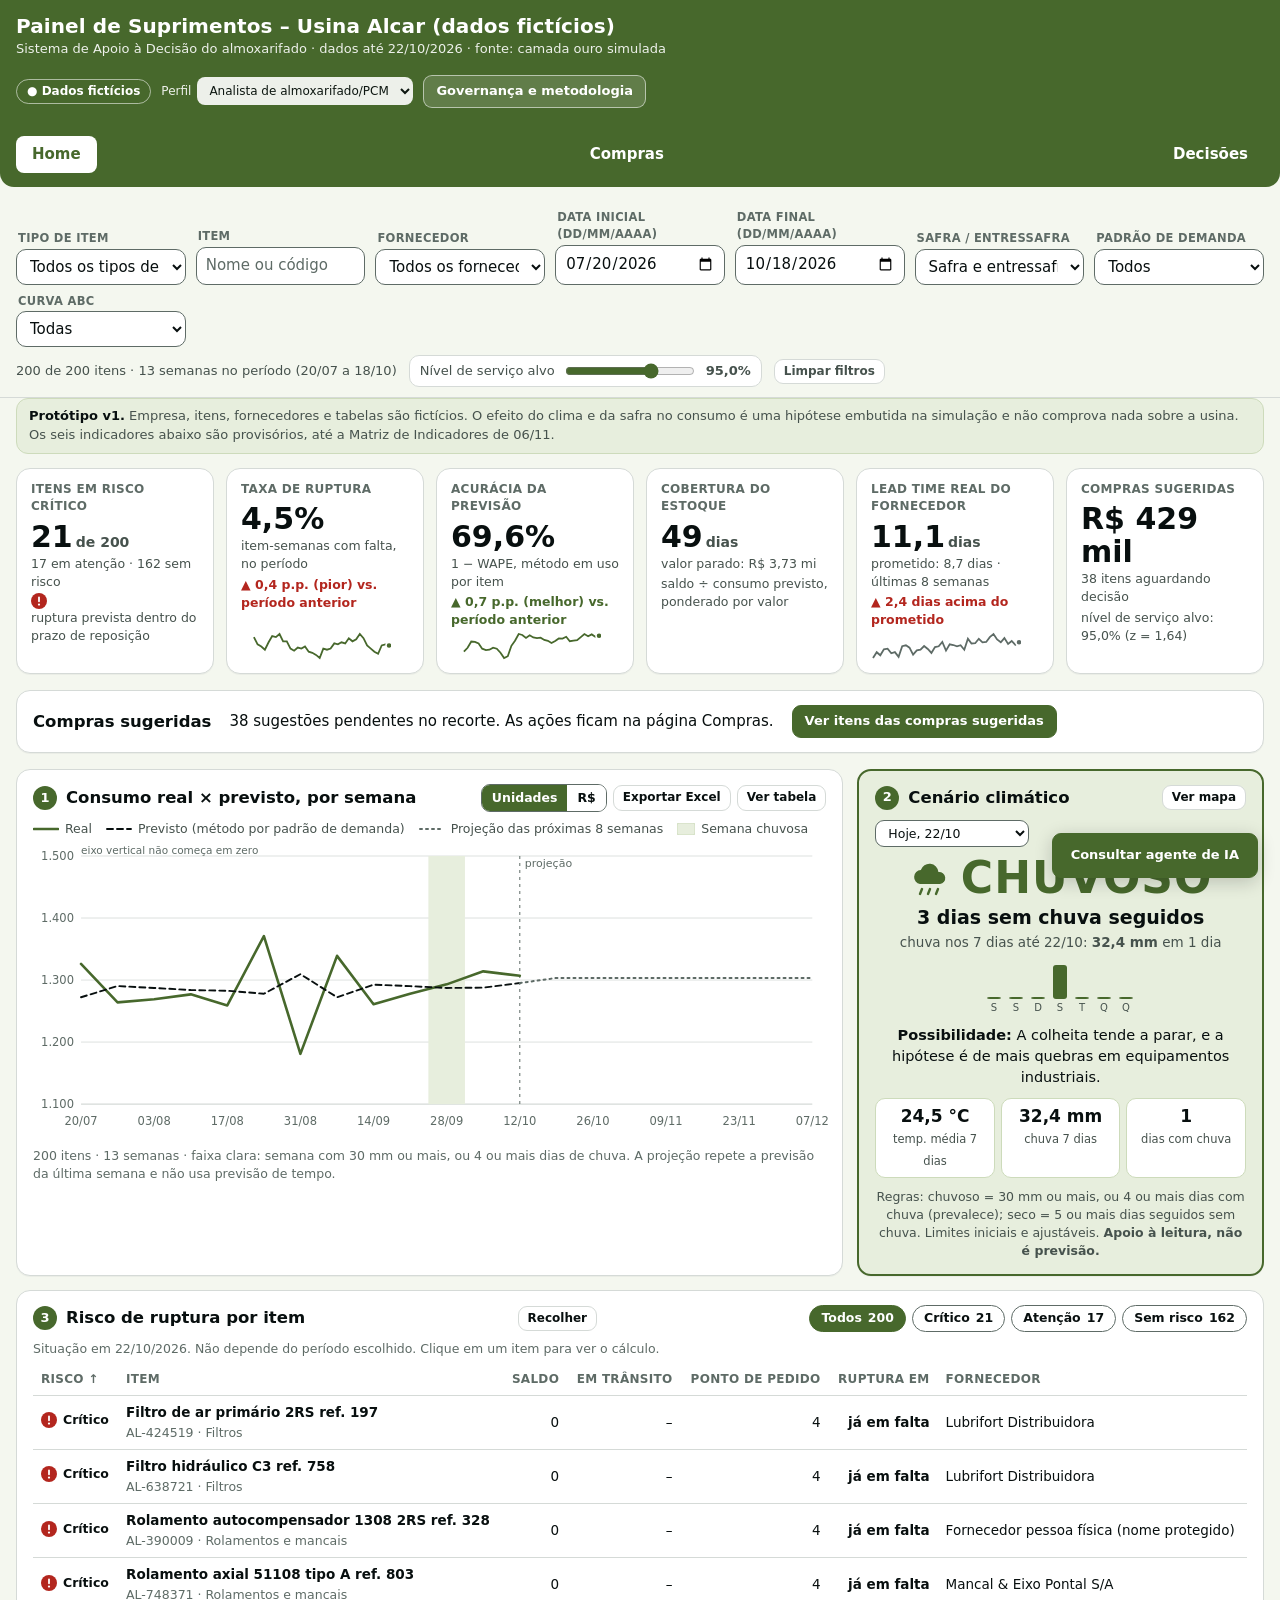
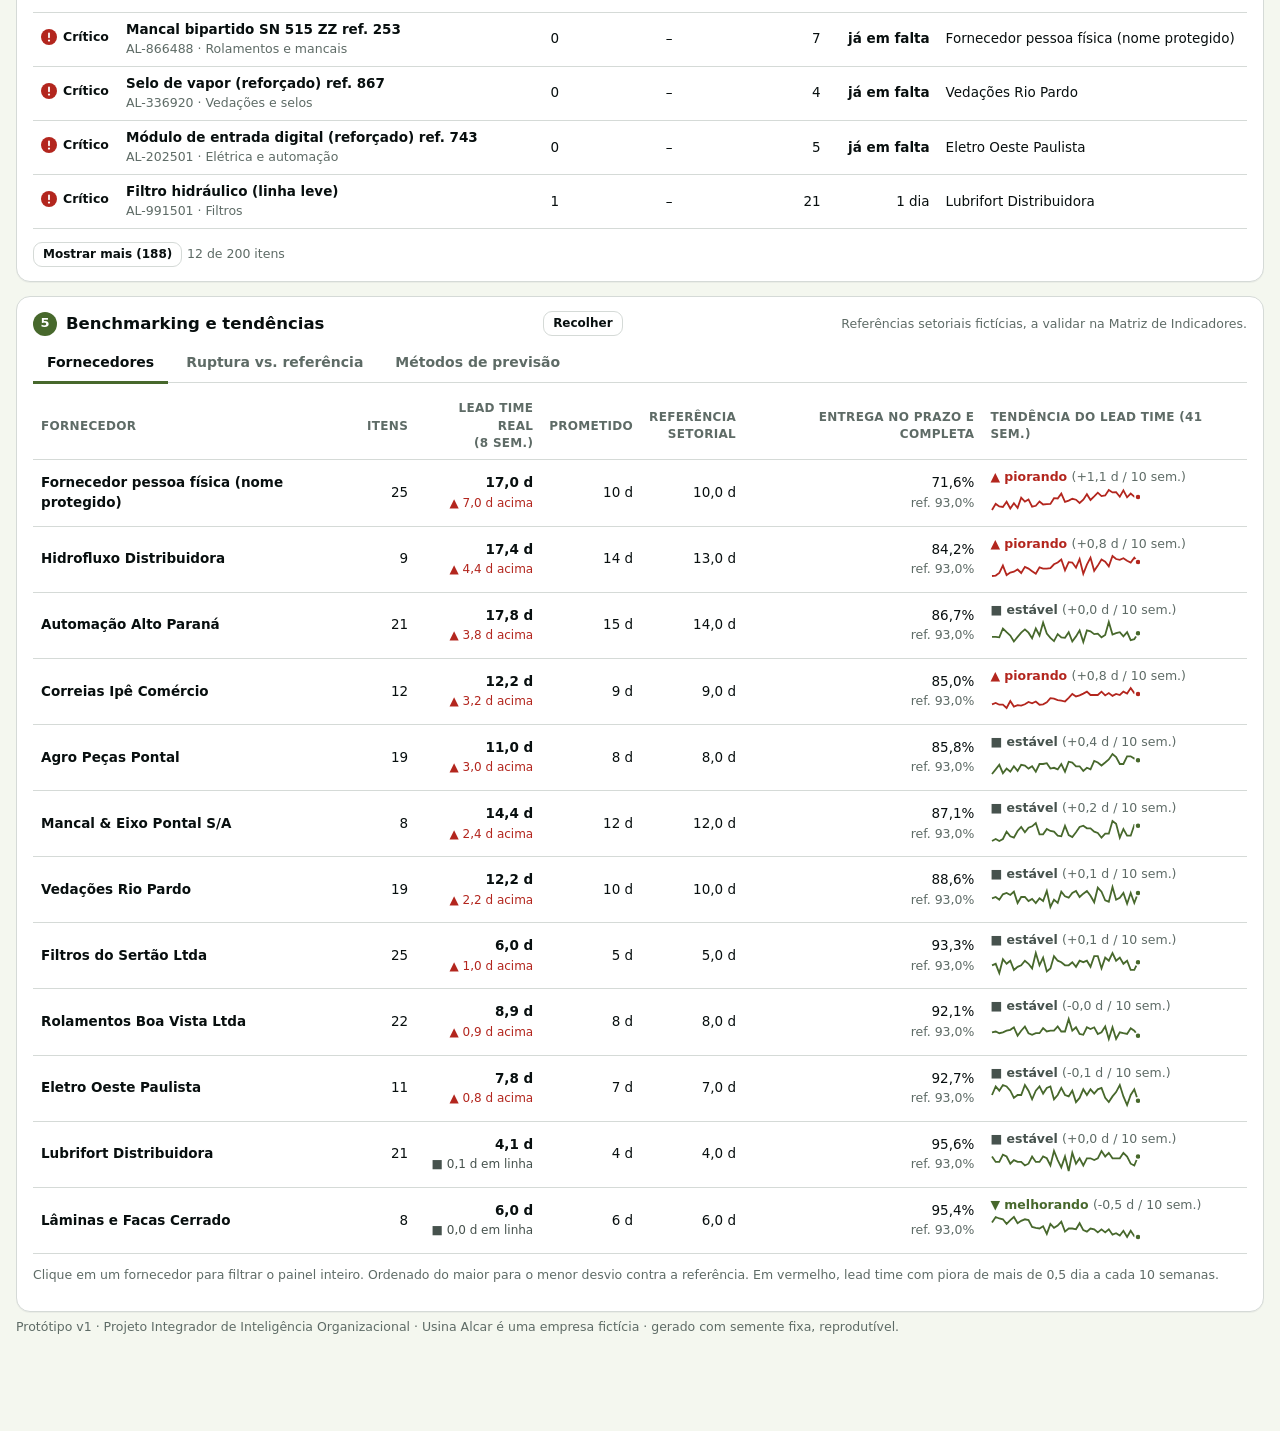
==== index.html @ 53aebf2f "feat: organizar painel e aplicar ajustes do documento" ====
<!doctype html>
<html lang="pt-BR">
<head>
<meta charset="utf-8">
<meta name="viewport" content="width=device-width, initial-scale=1">
<title>Painel de Suprimentos – Usina Alcar (dados fictícios)</title>
<link rel="stylesheet" href="css/styles.css"><link rel="stylesheet" href="css/interface.css">
</head>
<body data-pagina="home">

<header class="topo">
  <div class="wrap">
    <div>
      <h1>Painel de Suprimentos – Usina Alcar (dados fictícios)</h1>
      <div class="sub">Sistema de Apoio à Decisão do almoxarifado · dados até 22/10/2026 · fonte: camada ouro simulada</div>
    </div>
    <div class="acoes">
      <span class="pill" title="Todos os dados são simulados">● Dados fictícios</span>
      <label>Perfil
        <select id="perfil" aria-label="Perfil de acesso">
          <option value="analista">Analista de almoxarifado/PCM</option>
          <option value="compras">Setor de compras</option>
          <option value="gestor">Gestor de suprimentos</option>
        </select>
      </label>
      <button class="btn claro" id="bt-sobre">Governança e metodologia</button>
    </div>
  </div>
<nav class="wrap navegacao" aria-label="Navegação principal"><a href="index.html" data-pagina="home">Home</a><a href="compras.html" data-pagina="compras">Compras</a><a href="decisoes.html" data-pagina="decisoes">Decisões</a></nav></header>

<div class="filtros" role="region" aria-label="Filtros do painel">
  <div class="wrap">
    <div class="linha-filtros">
      <div class="campo"><label for="f-fam">Tipo de item</label><select id="f-fam"></select></div>
      <div class="campo"><label for="f-item">Item</label><input id="f-item" list="dl-itens" placeholder="Nome ou código" autocomplete="off"><datalist id="dl-itens"></datalist></div>
      <div class="campo"><label for="f-forn">Fornecedor</label><select id="f-forn"></select></div>
      <div class="campo"><label for="f-inicio">Data inicial (dd/mm/aaaa)</label><input id="f-inicio" type="date" required></div><div class="campo"><label for="f-fim">Data final (dd/mm/aaaa)</label><input id="f-fim" type="date" required></div>
      <div class="campo"><label for="f-safra">Safra / entressafra</label>
        <select id="f-safra">
          <option value="">Safra e entressafra</option>
          <option value="safra">Safra (abril a novembro)</option>
          <option value="entre">Entressafra (jan. a mar.)</option>
        </select></div>
      <div class="campo"><label for="f-pad">Padrão de demanda</label>
        <select id="f-pad">
          <option value="">Todos</option><option>regular</option><option>intermitente</option><option>muito intermitente</option><option>sazonal</option>
        </select></div>
      <div class="campo"><label for="f-abc">Curva ABC</label>
        <select id="f-abc"><option value="">Todas</option><option>A</option><option>B</option><option>C</option></select></div>
    </div>
    <div class="resumo-filtros">
      <span id="res-filtros" class="num" aria-live="polite"></span>
      <label class="nivel" title="Simulação: altera z do estoque de segurança e recalcula pontos de pedido e riscos">Nível de serviço alvo
        <input type="range" id="f-nivel" min="85" max="99.5" step="0.5" value="95" aria-label="Nível de serviço alvo"><b id="v-nivel" class="num">95%</b>
      </label>
      <button class="btn peq" id="bt-limpar">Limpar filtros</button>
    </div>
  </div>
</div>

<main class="wrap">
  <div class="aviso"><b>Protótipo v1.</b> Empresa, itens, fornecedores e tabelas são fictícios. O efeito do clima e da safra no consumo é uma hipótese embutida na simulação e não comprova nada sobre a usina. Os seis indicadores abaixo são provisórios, até a Matriz de Indicadores de 06/11.</div>

  <section data-vista="home" class="kpis" id="kpis" aria-label="Indicadores"></section>

  <section data-vista="home" class="cartao resumo-compras"><h2>Compras sugeridas</h2><p id="resumo-compras"></p><a class="btn pri" href="compras.html">Ver itens das compras sugeridas</a></section><div class="grade">
    <section data-vista="home" class="cartao c-8" aria-labelledby="t1">
      <div class="cab">
        <h2 id="t1"><span class="n">1</span>Consumo real × previsto, por semana</h2>
        <div class="ferr">
          <div class="seg" role="group" aria-label="Unidade"><button data-m="un" aria-pressed="true">Unidades</button><button data-m="rs" aria-pressed="false">R$</button></div>
          <button class="btn peq" id="bt-excel">Exportar Excel</button><button class="btn peq" id="tb-main">Ver tabela</button>
        </div>
      </div>
      <div class="leg" id="leg-main"></div>
      <div class="chart" id="ch-main"></div>
      <p class="nota" id="nt-main"></p>
    </section>

    <section data-vista="home" class="cartao c-4 dest clima" aria-labelledby="t2">
      <div class="cab" style="justify-content:space-between">
        <h2 id="t2"><span class="n">2</span>Cenário climático</h2>
        <button class="btn peq" id="bt-mapa" aria-pressed="false">Ver mapa</button><select id="sel-clima" aria-label="Semana de referência do cenário"></select>
      </div>
      <div id="clima-corpo"></div>
    </section>

    <section data-vista="home" class="cartao c-12" aria-labelledby="t3">
      <div class="cab">
        <h2 id="t3"><span class="n">3</span>Risco de ruptura por item</h2>
        <button class="btn peq" data-recolher="risco-conteudo" aria-expanded="true" aria-controls="risco-conteudo">Recolher</button><div class="ferr" id="chips-risco" role="group" aria-label="Filtro por risco"></div>
      </div>
      <div id="risco-conteudo"><p class="nota" style="margin:0 0 6px">Situação em 22/10/2026. Não depende do período escolhido. Clique em um item para ver o cálculo.</p>
      <div class="rolar" style="max-height:470px;overflow:auto"><table id="tb-risco"></table></div>
      <div style="margin-top:8px"><button class="btn peq" id="bt-mais">Mostrar mais</button> <span class="nota" id="nt-risco"></span></div>
    </div></section>

    <section data-vista="compras" class="cartao c-12" aria-labelledby="t4">
      <div class="cab"><h2 id="t4"><span class="n">4</span>Compras sugeridas</h2><span class="nota" id="nt-compras"></span></div>
      <div id="compras-corpo"></div>
    </section>

    <section data-vista="home" class="cartao c-12" aria-labelledby="t5">
      <div class="cab"><h2 id="t5"><span class="n">5</span>Benchmarking e tendências</h2><button class="btn peq" data-recolher="bench-conteudo" aria-expanded="true" aria-controls="bench-conteudo">Recolher</button><span class="nota">Referências setoriais fictícias, a validar na Matriz de Indicadores.</span></div>
      <div id="bench-conteudo"><div class="abas" role="tablist" id="abas">
        <button role="tab" data-t="forn" aria-selected="true">Fornecedores</button>
        <button role="tab" data-t="rup" aria-selected="false">Ruptura vs. referência</button>
        <button role="tab" data-t="prev" aria-selected="false">Métodos de previsão</button>
      </div>
      <div id="bench-corpo"></div></div>
    </section>

    <dialog id="dg-agente" aria-labelledby="t6"><div class="dc"><button class="btn peq fecha" id="fx-agente">Fechar (Esc)</button>
      <div class="cab"><h2 id="t6"><span class="n">6</span>Agente de IA de consulta</h2></div>
      <p class="nota" style="margin:0 0 6px">No protótipo, as respostas vêm de regras locais. No sistema, o acervo (RAG) responde às perguntas conceituais e funções somente leitura consultam a camada ouro.</p>
      <div class="chat" id="chat" aria-live="polite" tabindex="0"></div>
      <form class="form-chat" id="form-chat"><input id="q" aria-label="Pergunta ao agente" placeholder="Pergunte, por exemplo: como calcular o estoque de segurança?" autocomplete="off"><button class="btn pri" type="submit">Enviar</button></form>
      <div class="sugs" id="sugs"></div></div></dialog>

    <section data-vista="decisoes" class="cartao c-12" aria-labelledby="t7">
      <div class="cab"><h2 id="t7"><span class="n">7</span>Registro das decisões</h2>
        <div class="ferr"><button class="btn peq" id="bt-csv">Exportar CSV</button><button class="btn peq" id="bt-zerar">Limpar</button></div></div>
      <p class="nota">Os filtros de item são compartilhados com a Home. As datas selecionam semanas de consumo; compras e decisões mostram a situação atual dos itens, inclusive decisões feitas hoje.</p><p class="nota" style="margin:0 0 6px">Cada aceite, recusa ou aprovação grava a justificativa. É o registro que externaliza o conhecimento do analista (etapa de externalização do SECI).</p>
      <div style="max-height:360px;overflow:auto"><table id="tb-log"></table></div>
    </section>
  </div>
  <footer>Protótipo v1 · Projeto Integrador de Inteligência Organizacional · Usina Alcar é uma empresa fictícia · gerado com semente fixa, reprodutível.</footer>
</main>

<dialog id="dg-item" class="gaveta" aria-label="Detalhe do item"><div class="dc" id="dg-item-c"></div></dialog>
<dialog id="dg-sobre" aria-label="Governança e metodologia"><div class="dc" id="dg-sobre-c"></div></dialog>
<button class="btn pri agente-abrir" id="bt-agente" aria-haspopup="dialog" aria-controls="dg-agente">Consultar agente de IA</button><div class="toast" id="toast" role="status"></div>

<script src="js/dados.js"></script>
<script src="js/app.js"></script><script src="js/interface.js"></script>
</body>
</html>
---- css/styles.css ----
:root{
  --oliva:#47682C; --oliva-claro:#E7EEDD; --fundo:#F4F7EF; --tinta:#080F0F;
  --cinza:#5E6B66; --cinza-2:#46524D; --borda:#D5DAD7; --branco:#fff;
  --crit:#B3261E; --aten:#C98A00; --ok:#47682C;
  --raio:14px; --sombra:0 1px 0 rgba(8,15,15,.04);
  --fonte:"Segoe UI",system-ui,-apple-system,Roboto,"Helvetica Neue",Arial,sans-serif;
}
*{box-sizing:border-box}
html{scroll-behavior:smooth}
body{margin:0;background:var(--fundo);color:var(--tinta);font:15px/1.45 var(--fonte);-webkit-font-smoothing:antialiased}
button,input,select,textarea{font:inherit;color:inherit}
:focus-visible{outline:2px solid var(--tinta);outline-offset:2px;border-radius:6px}
.wrap{max-width:1360px;margin:0 auto;padding:0 16px}
.num{font-variant-numeric:tabular-nums}
.sr{position:absolute;width:1px;height:1px;overflow:hidden;clip:rect(0 0 0 0);white-space:nowrap}
[hidden]{display:none!important}

/* topo */
.topo{background:var(--oliva);color:#fff;border-radius:0 0 var(--raio) var(--raio)}
.topo .wrap{display:flex;gap:16px;align-items:center;justify-content:space-between;flex-wrap:wrap;padding-top:14px;padding-bottom:14px}
.topo h1{font-size:20px;line-height:1.2;margin:0;font-weight:700;letter-spacing:.1px}
.topo .sub{font-size:13px;opacity:.9;margin-top:2px}
.topo .acoes{display:flex;gap:10px;align-items:center;flex-wrap:wrap}
.pill{display:inline-flex;align-items:center;gap:6px;border:1px solid rgba(255,255,255,.55);border-radius:999px;padding:3px 10px;font-size:12px;font-weight:600}
.topo label{font-size:12px;opacity:.9;display:flex;gap:6px;align-items:center}
.topo select{background:#fff;color:var(--tinta);border:0;border-radius:8px;padding:6px 8px}
.btn{border:1px solid var(--borda);background:#fff;border-radius:9px;padding:6px 12px;cursor:pointer;font-weight:600;font-size:13px}
.btn:hover{background:var(--fundo)}
.btn.pri{background:var(--oliva);border-color:var(--oliva);color:#fff}
.btn.pri:hover{filter:brightness(1.12);background:var(--oliva)}
.btn.claro{background:rgba(255,255,255,.14);color:#fff;border-color:rgba(255,255,255,.55)}
.btn.claro:hover{background:rgba(255,255,255,.26)}
.btn[disabled]{opacity:.45;cursor:not-allowed}
.btn.peq{padding:3px 9px;font-size:12px}

/* filtros */
.filtros{position:sticky;top:0;z-index:20;background:rgba(244,247,239,.96);backdrop-filter:blur(4px);border-bottom:1px solid var(--borda);margin-top:12px}
.filtros .wrap{padding-top:10px;padding-bottom:10px}
.linha-filtros{display:grid;grid-template-columns:repeat(auto-fit,minmax(150px,1fr));gap:8px 10px;align-items:end}
.campo label{display:block;font-size:11.5px;color:var(--cinza);font-weight:600;margin:0 0 2px 2px;text-transform:uppercase;letter-spacing:.3px}
.campo select,.campo input{width:100%;border:1.5px solid var(--cinza);border-radius:10px;background:#fff;padding:7px 9px;min-height:36px}
.campo input::placeholder{color:var(--cinza)}
.resumo-filtros{display:flex;gap:12px;align-items:center;flex-wrap:wrap;margin-top:8px;font-size:13px;color:var(--cinza-2)}
.nivel{display:flex;align-items:center;gap:8px;background:#fff;border:1.5px solid var(--borda);border-radius:10px;padding:5px 10px}
.nivel input[type=range]{accent-color:var(--oliva);width:130px}
.nivel b{min-width:46px;text-align:right}

main{padding:16px 0 40px}
.aviso{background:var(--oliva-claro);border:1px solid #cddbbb;border-radius:12px;padding:8px 12px;font-size:13px;color:var(--cinza-2);margin-bottom:14px}
.aviso b{color:var(--tinta)}

/* KPIs */
.kpis{display:grid;grid-template-columns:repeat(auto-fit,minmax(190px,1fr));gap:12px;margin-bottom:14px}
.kpi{background:#fff;border:1px solid var(--borda);border-radius:var(--raio);padding:12px 14px;box-shadow:var(--sombra);display:flex;flex-direction:column;gap:2px;min-height:128px}
.kpi .rot{font-size:12px;font-weight:700;color:var(--cinza);text-transform:uppercase;letter-spacing:.3px}
.kpi .val{font-size:30px;font-weight:700;line-height:1.1;margin-top:2px}
.kpi .val small{font-size:14px;font-weight:600;color:var(--cinza-2);margin-left:3px}
.kpi .det{font-size:12.5px;color:var(--cinza-2)}
.kpi .delta{font-size:12.5px;font-weight:600}
.kpi svg{margin-top:auto;display:block}
.melhor{color:var(--oliva)}
.pior{color:var(--crit)}
.neutro{color:var(--cinza-2)}

/* grade */
.grade{display:grid;grid-template-columns:repeat(12,1fr);gap:14px}
.cartao{background:#fff;border:1.5px solid var(--borda);border-radius:var(--raio);padding:14px 16px;box-shadow:var(--sombra);min-width:0}
.cartao.dest{background:var(--oliva-claro);border:2px solid var(--oliva)}
.cartao h2{font-size:16.5px;margin:0;display:flex;align-items:center;gap:9px}
.cab{display:flex;justify-content:space-between;align-items:center;gap:10px;margin-bottom:8px;flex-wrap:wrap}
.cab .ferr{display:flex;gap:6px;align-items:center;flex-wrap:wrap}
.n{display:inline-grid;place-items:center;width:24px;height:24px;border-radius:50%;background:var(--oliva);color:#fff;font-size:13px;font-weight:700;flex:none}
.nota{font-size:12.5px;color:var(--cinza)}
.c-8{grid-column:span 8}.c-4{grid-column:span 4}.c-12{grid-column:span 12}.c-7{grid-column:span 7}.c-5{grid-column:span 5}
@media (max-width:1100px){.c-8,.c-4,.c-7,.c-5{grid-column:span 12}}

.seg{display:inline-flex;border:1.5px solid var(--cinza);border-radius:9px;overflow:hidden}
.seg button{border:0;background:#fff;padding:4px 10px;cursor:pointer;font-size:12.5px;font-weight:600}
.seg button[aria-pressed=true]{background:var(--oliva);color:#fff}

/* gráficos */
.leg{display:flex;gap:14px;flex-wrap:wrap;font-size:12.5px;color:var(--cinza-2);margin:2px 0 6px}
.leg span{display:inline-flex;align-items:center;gap:6px}
.chart{position:relative}
.chart svg{display:block;width:100%;height:auto;overflow:visible}
.chart .tip{position:absolute;pointer-events:none;background:#fff;border:1px solid var(--cinza);border-radius:10px;padding:7px 10px;font-size:12.5px;box-shadow:0 4px 14px rgba(8,15,15,.16);z-index:5;min-width:150px;max-width:250px}
.chart .tip b{display:block;margin-bottom:3px}
.chart .tip i{display:inline-block;width:14px;height:0;border-top:3px solid;margin-right:6px;vertical-align:middle}
.chart .tip .lin{display:flex;justify-content:space-between;gap:10px}
.chart .tabela{max-height:300px;overflow:auto}
table{border-collapse:collapse;width:100%}
th,td{padding:7px 8px;text-align:left;border-bottom:1px solid var(--borda);font-size:13.5px;vertical-align:middle}
th{font-size:12px;color:var(--cinza);text-transform:uppercase;letter-spacing:.3px;font-weight:700;background:#fff;position:sticky;top:0}
th.ord{cursor:pointer;user-select:none}
th.ord:hover{color:var(--tinta)}
td.r,th.r{text-align:right}
tbody tr.clicavel{cursor:pointer}
tbody tr.clicavel:hover{background:var(--fundo)}
tbody tr.sel{background:var(--oliva-claro)}
.rolar{overflow-x:auto}

/* clima */
.clima{text-align:center}
.clima .estado{font-size:44px;font-weight:800;color:var(--oliva);letter-spacing:1px;line-height:1.05;margin:4px 0 0;display:flex;gap:10px;justify-content:center;align-items:center}
.clima .dias{font-size:19px;font-weight:700;margin:2px 0}
.clima .linha{font-size:13.5px;color:var(--cinza-2)}
.clima .msg{margin:10px 0 6px;font-size:14.5px}
.clima .mini{display:grid;grid-template-columns:repeat(3,1fr);gap:6px;margin:10px 0}
.clima .mini div{background:#fff;border:1px solid #cddbbb;border-radius:10px;padding:5px}
.clima .mini b{display:block;font-size:17px}
.clima .mini span{font-size:11.5px;color:var(--cinza-2)}
.clima select{border:1.5px solid var(--cinza);border-radius:9px;padding:4px 8px;background:#fff;font-size:12.5px}

/* risco */
.chip{display:inline-flex;gap:6px;align-items:center;border:1.5px solid var(--cinza);border-radius:999px;background:#fff;padding:3px 11px;font-size:12.5px;font-weight:600;cursor:pointer}
.chip[aria-pressed=true]{background:var(--oliva);border-color:var(--oliva);color:#fff}
.st{display:inline-flex;align-items:center;gap:6px;font-weight:600;font-size:12.5px;white-space:nowrap}
.st svg{flex:none}
.barra{height:8px;border-radius:4px;background:var(--borda);position:relative;min-width:60px}
.barra i{position:absolute;left:0;top:0;bottom:0;border-radius:4px;background:var(--oliva)}
.barra u{position:absolute;top:-3px;bottom:-3px;width:2px;background:var(--tinta)}

/* compras */
.compra{display:grid;grid-template-columns:1fr auto;gap:4px 10px;padding:9px 0;border-bottom:1px solid var(--borda)}
.compra .nm{font-weight:600;font-size:14px}
.compra .sub{font-size:12.5px;color:var(--cinza-2)}
.compra .bts{display:flex;gap:6px;align-items:center}
.compra input{grid-column:1 / -1;border:1.5px solid var(--borda);border-radius:8px;padding:5px 9px;font-size:13px;background:#fff}
.compra input.erro{border-color:var(--crit);box-shadow:0 0 0 2px rgba(179,38,30,.15)}
.lista-compras{max-height:430px;overflow:auto}
.vazio{padding:18px 6px;text-align:center;color:var(--cinza);font-size:14px}

/* abas */
.abas{display:flex;gap:4px;border-bottom:1.5px solid var(--borda);margin-bottom:10px;flex-wrap:wrap}
.abas button{border:0;background:none;padding:8px 14px;font-weight:700;font-size:14px;color:var(--cinza);cursor:pointer;border-bottom:3px solid transparent;margin-bottom:-1.5px}
.abas button[aria-selected=true]{color:var(--tinta);border-bottom-color:var(--oliva)}
.duas{display:grid;grid-template-columns:minmax(0,1.1fr) minmax(0,1fr);gap:18px}
.duas>div{min-width:0}
#tb-fam,#tb-met{overflow-x:auto}
@media (max-width:1000px){.duas{grid-template-columns:minmax(0,1fr)}}
.tend{font-weight:700;font-size:12.5px;white-space:nowrap}

/* agente */
.chat{border:1.5px solid var(--borda);border-radius:12px;background:var(--fundo);padding:10px;max-height:340px;overflow:auto;display:flex;flex-direction:column;gap:8px}
.msg-u{align-self:flex-end;background:var(--oliva);color:#fff;border-radius:12px 12px 2px 12px;padding:7px 12px;max-width:80%}
.msg-a{align-self:flex-start;background:#fff;border:1px solid var(--borda);border-radius:12px 12px 12px 2px;padding:9px 12px;max-width:92%}
.msg-a p{margin:0 0 6px}.msg-a ul{margin:4px 0 6px 18px;padding:0}
.msg-a .meta{font-size:11.5px;color:var(--cinza);border-top:1px dashed var(--borda);padding-top:4px;margin-top:4px}
.form-chat{display:flex;gap:8px;margin-top:8px}
.form-chat input{flex:1;border:1.5px solid var(--cinza);border-radius:10px;padding:9px 12px;background:#fff}
.sugs{display:flex;gap:6px;flex-wrap:wrap;margin-top:8px}

/* diálogos */
dialog{border:0;border-radius:16px;padding:0;max-width:min(860px,94vw);width:100%;box-shadow:0 18px 60px rgba(8,15,15,.35);color:var(--tinta)}
dialog::backdrop{background:rgba(8,15,15,.45)}
dialog .dc{padding:18px 22px 22px;max-height:84vh;overflow:auto}
dialog h3{margin:14px 0 4px;font-size:15.5px}
dialog p,dialog li{font-size:14px}
dialog.gaveta{margin:0 0 0 auto;height:100vh;max-height:100vh;border-radius:16px 0 0 16px;max-width:min(560px,100vw)}
dialog.gaveta .dc{max-height:100vh;height:100vh}
.fecha{float:right}
.par{display:grid;grid-template-columns:auto 1fr;gap:3px 12px;font-size:13.5px;margin:6px 0}
.par dt{color:var(--cinza)}.par dd{margin:0;font-weight:600}
.formula{background:var(--fundo);border:1px solid var(--borda);border-radius:10px;padding:8px 12px;font-size:13.5px;margin:6px 0}
.toast{position:fixed;left:50%;bottom:22px;transform:translateX(-50%);background:var(--tinta);color:#fff;padding:9px 16px;border-radius:10px;font-size:13.5px;z-index:99;opacity:0;pointer-events:none;transition:opacity .2s}
.toast.on{opacity:1}
footer{color:var(--cinza);font-size:12.5px;padding:6px 0 30px}
@media (prefers-reduced-motion:reduce){html{scroll-behavior:auto}.toast{transition:none}}
@media print{.filtros{position:static}.btn,.abas,.form-chat{display:none}}
---- css/interface.css ----
.navegacao{display:flex;gap:8px;padding-bottom:12px}
.navegacao a{color:white;text-decoration:none;padding:8px 16px;border-radius:8px;font-weight:600}
.navegacao a:hover,.navegacao a[aria-current]{background:white;color:var(--oliva)}
.resumo-compras{margin:16px 0;display:flex;align-items:center;gap:18px;flex-wrap:wrap}
.resumo-compras h2,.resumo-compras p{margin:0}
a.btn{display:inline-block;text-decoration:none}
.agente-abrir{position:fixed;bottom:22px;right:22px;z-index:20;box-shadow:0 4px 18px #080f0f33;padding:12px 18px}
.mapa{margin:0}.mapa svg{width:100%;display:block}.mapa figcaption{margin-top:8px}
#dg-agente{width:min(760px,95vw)}#dg-agente .chat{height:min(45vh,420px)}
body{padding-bottom:65px}.campo input[type=date]{max-width:100%;min-width:145px}
body[data-pagina=compras] .lista-compras{max-height:none}
@media(max-width:600px){.navegacao{justify-content:center}.filtros{position:static}.resumo-compras{display:block}.resumo-compras p{margin:10px 0}.agente-abrir{bottom:12px;right:12px}.cab{flex-wrap:wrap}}
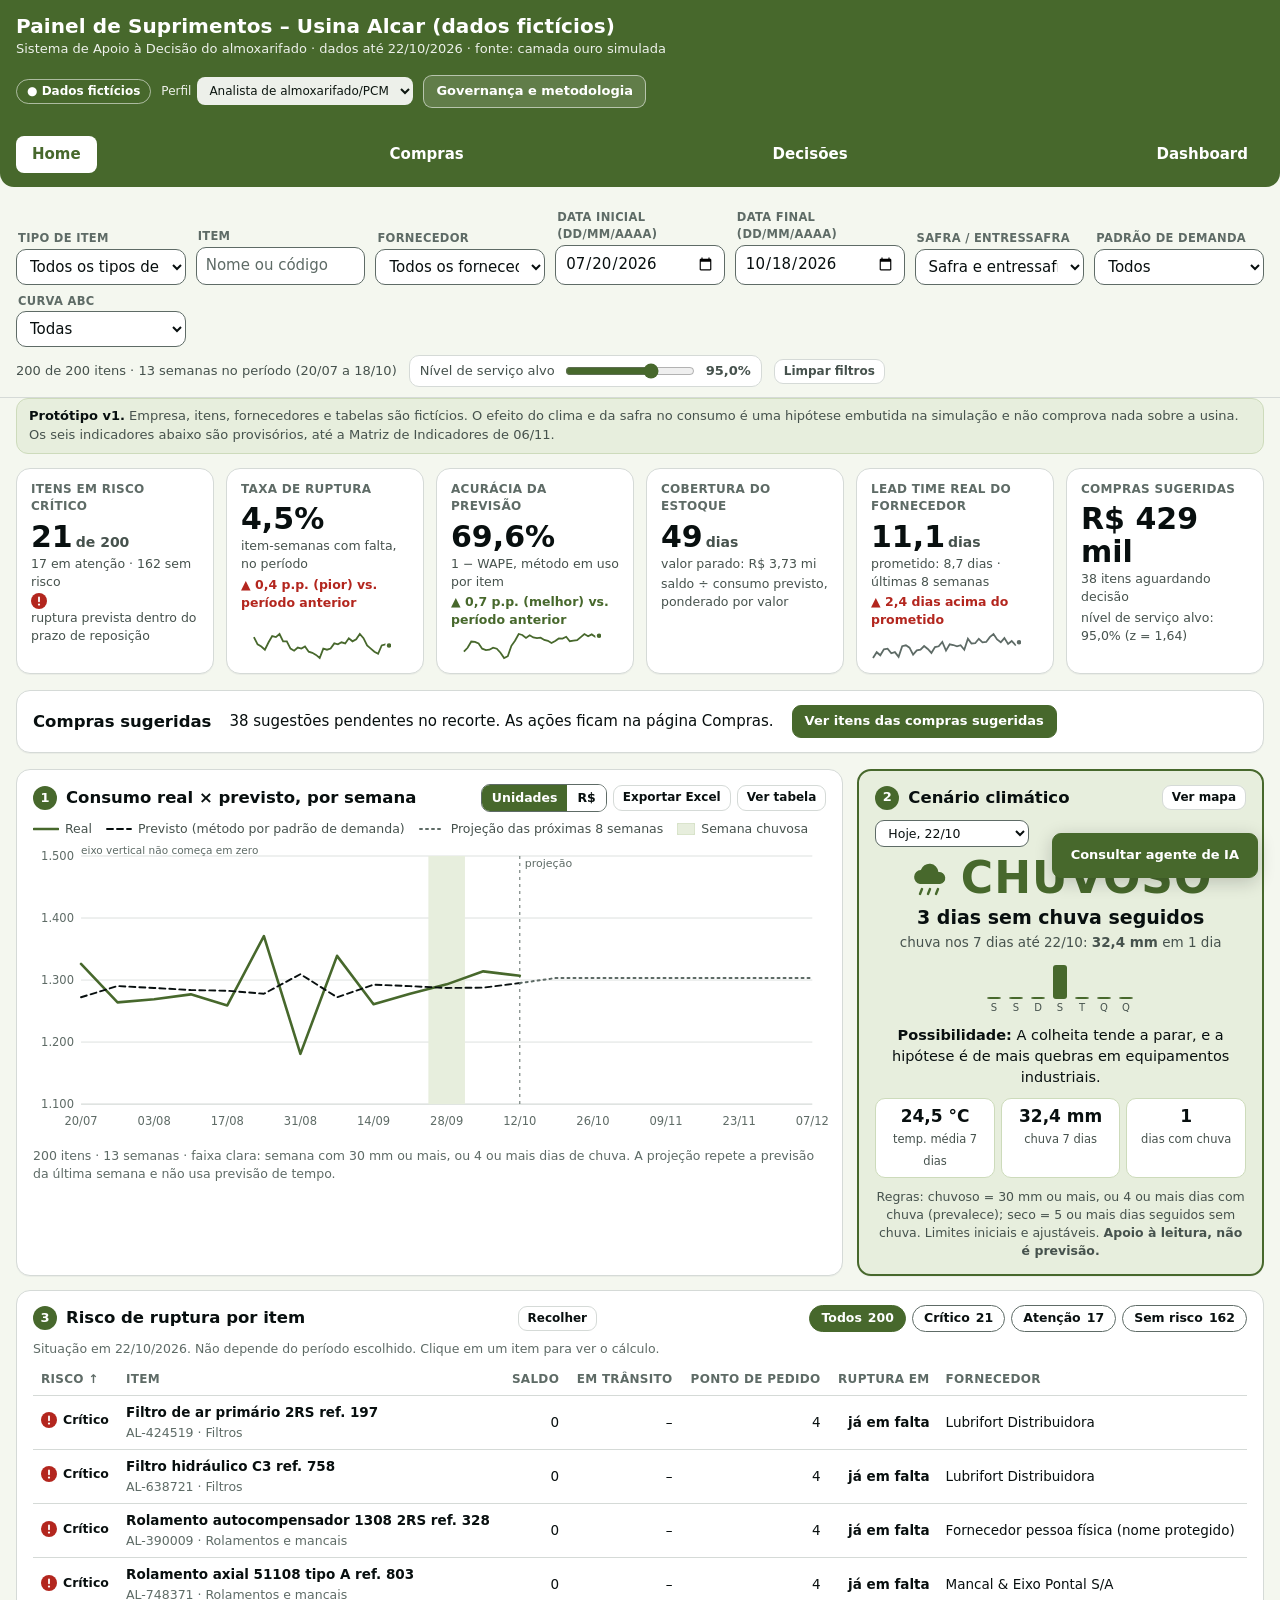
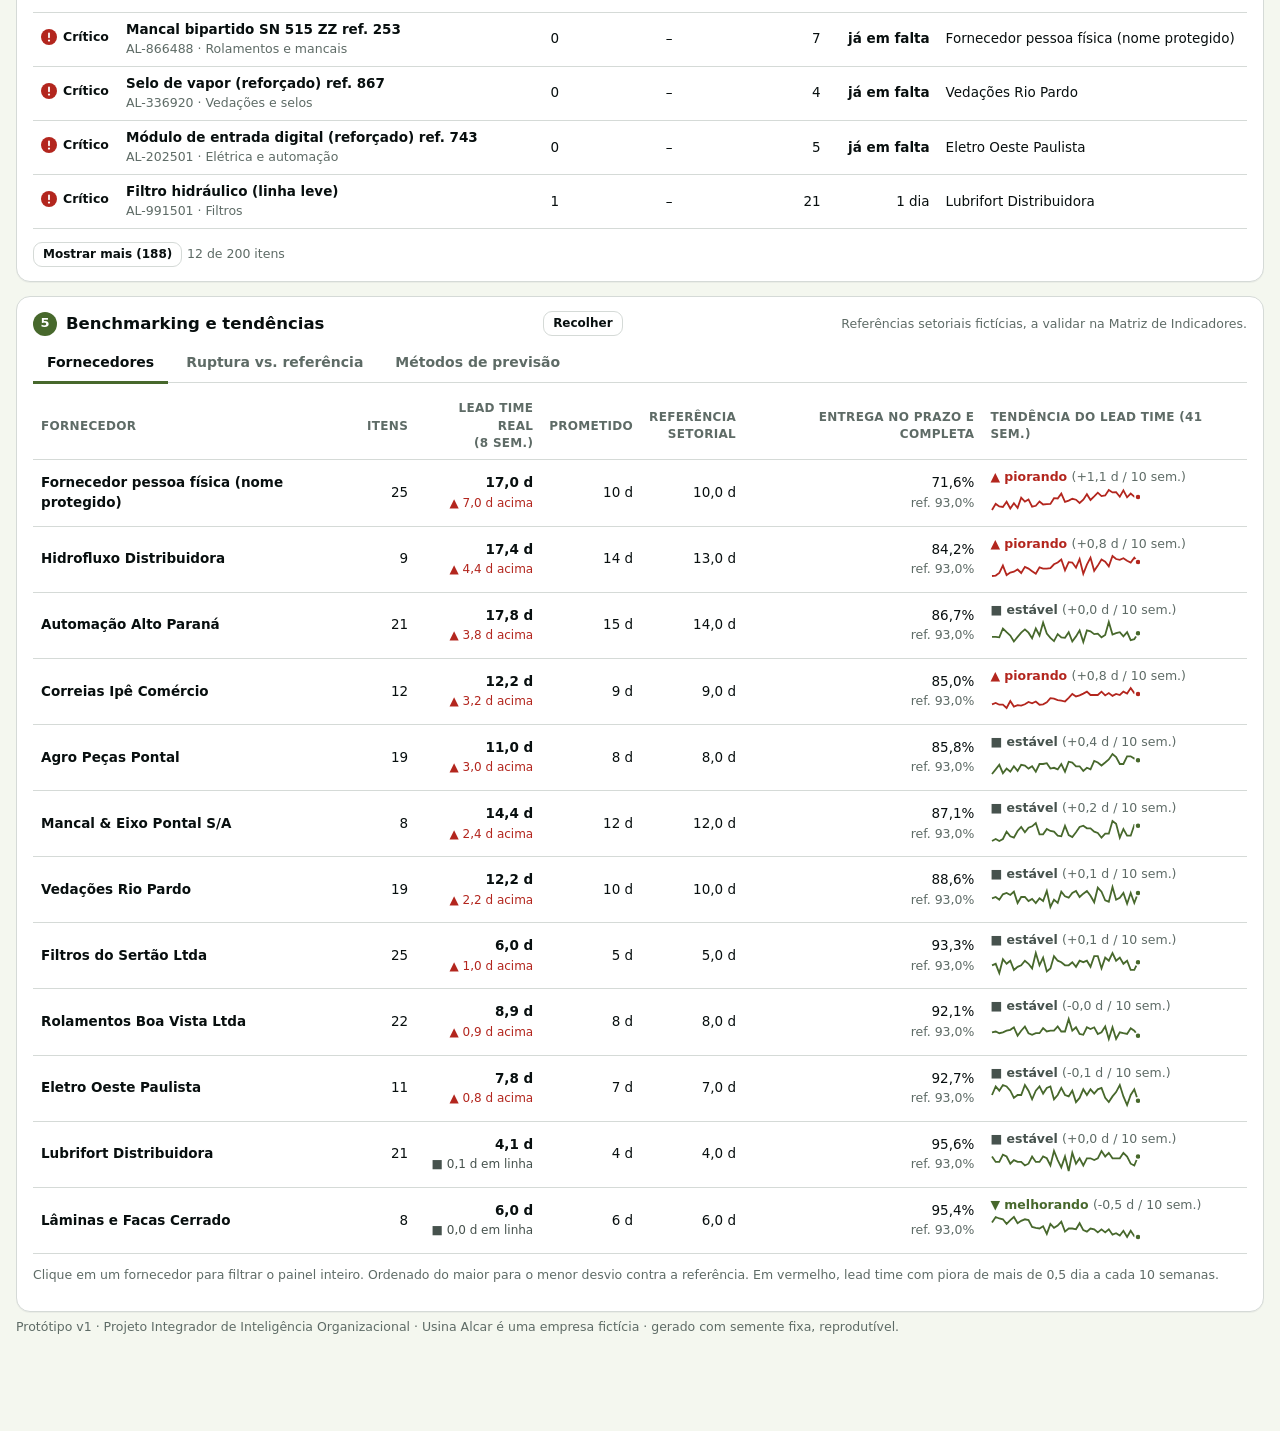
==== commit cbda58e4: "feat: adicionar dashboard baseado no contrato do DW" ====
--- a/index.html
+++ b/index.html
@@ -26,7 +26,7 @@
       <button class="btn claro" id="bt-sobre">Governança e metodologia</button>
     </div>
   </div>
-<nav class="wrap navegacao" aria-label="Navegação principal"><a href="index.html" data-pagina="home">Home</a><a href="compras.html" data-pagina="compras">Compras</a><a href="decisoes.html" data-pagina="decisoes">Decisões</a></nav></header>
+<nav class="wrap navegacao" aria-label="Navegação principal"><a href="index.html" data-pagina="home">Home</a><a href="compras.html" data-pagina="compras">Compras</a><a href="decisoes.html" data-pagina="decisoes">Decisões</a><a href="dashboard.html">Dashboard</a></nav></header>
 
 <div class="filtros" role="region" aria-label="Filtros do painel">
   <div class="wrap">
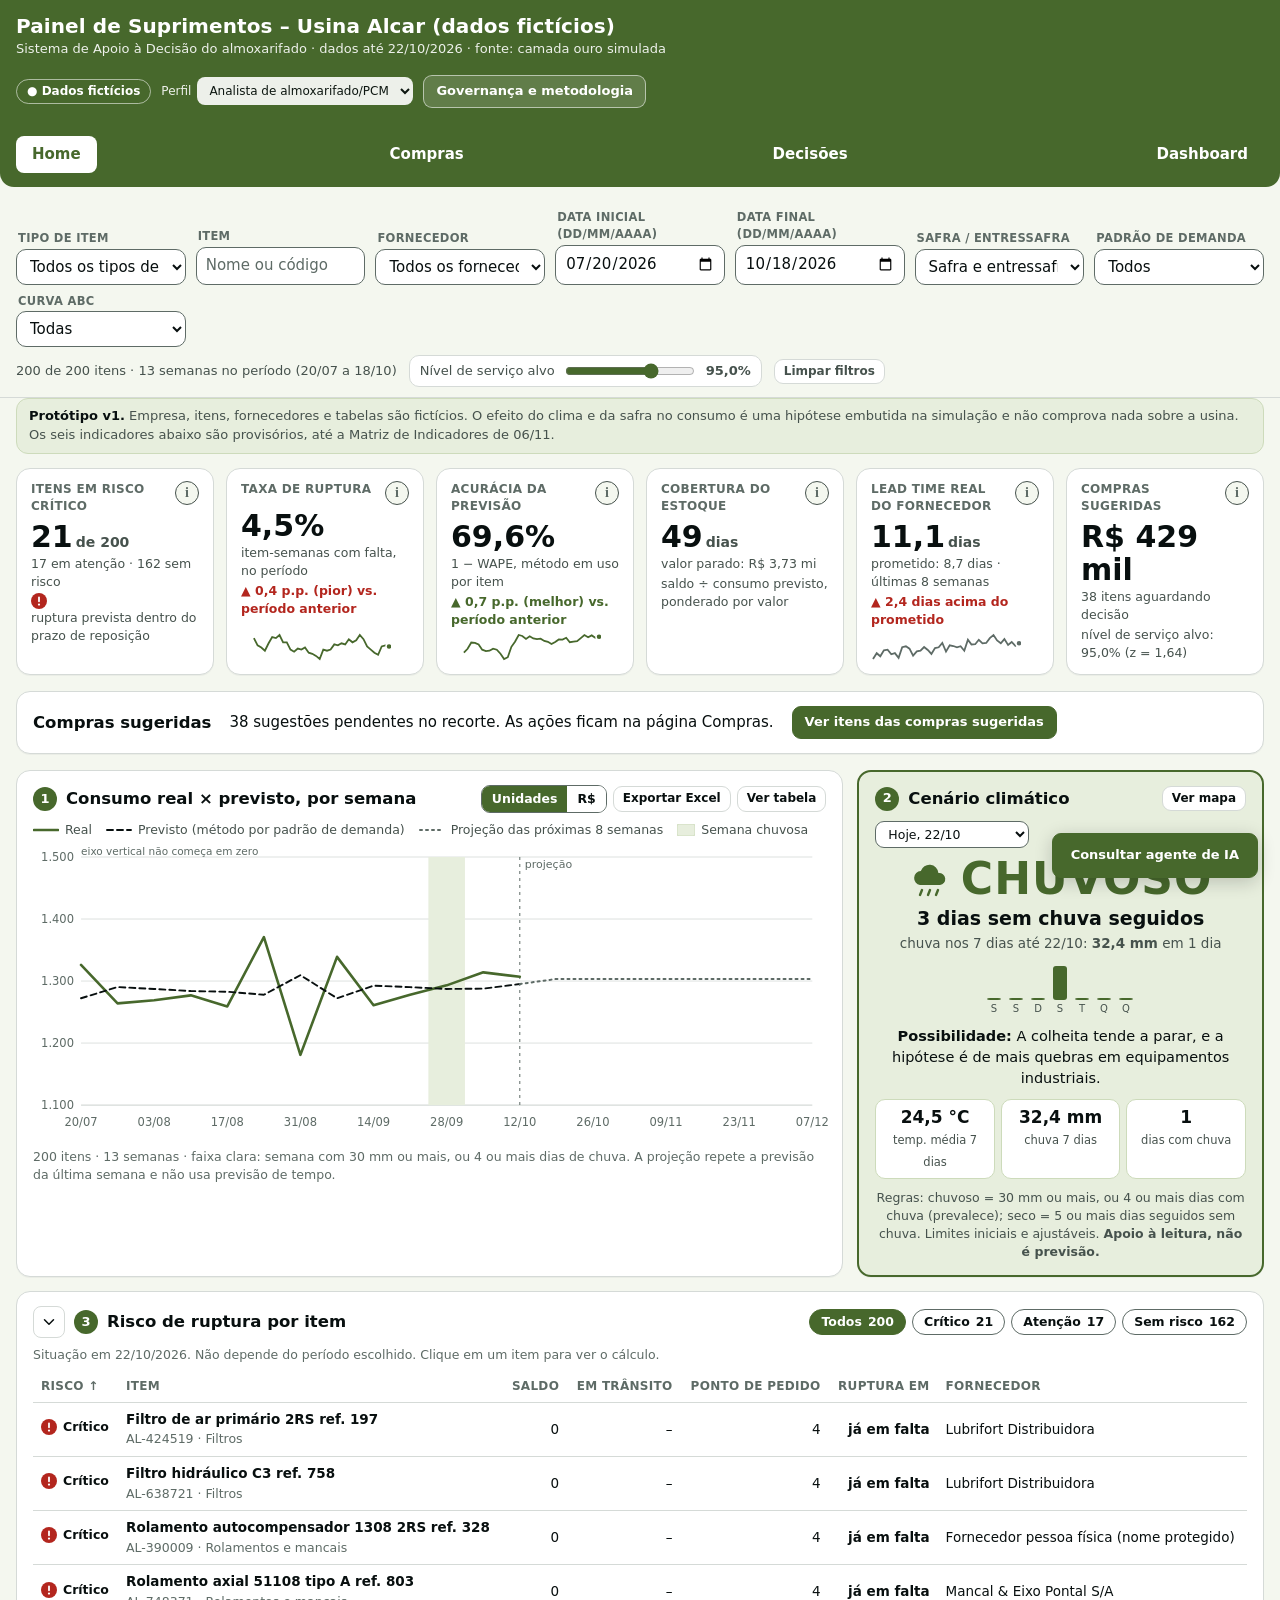
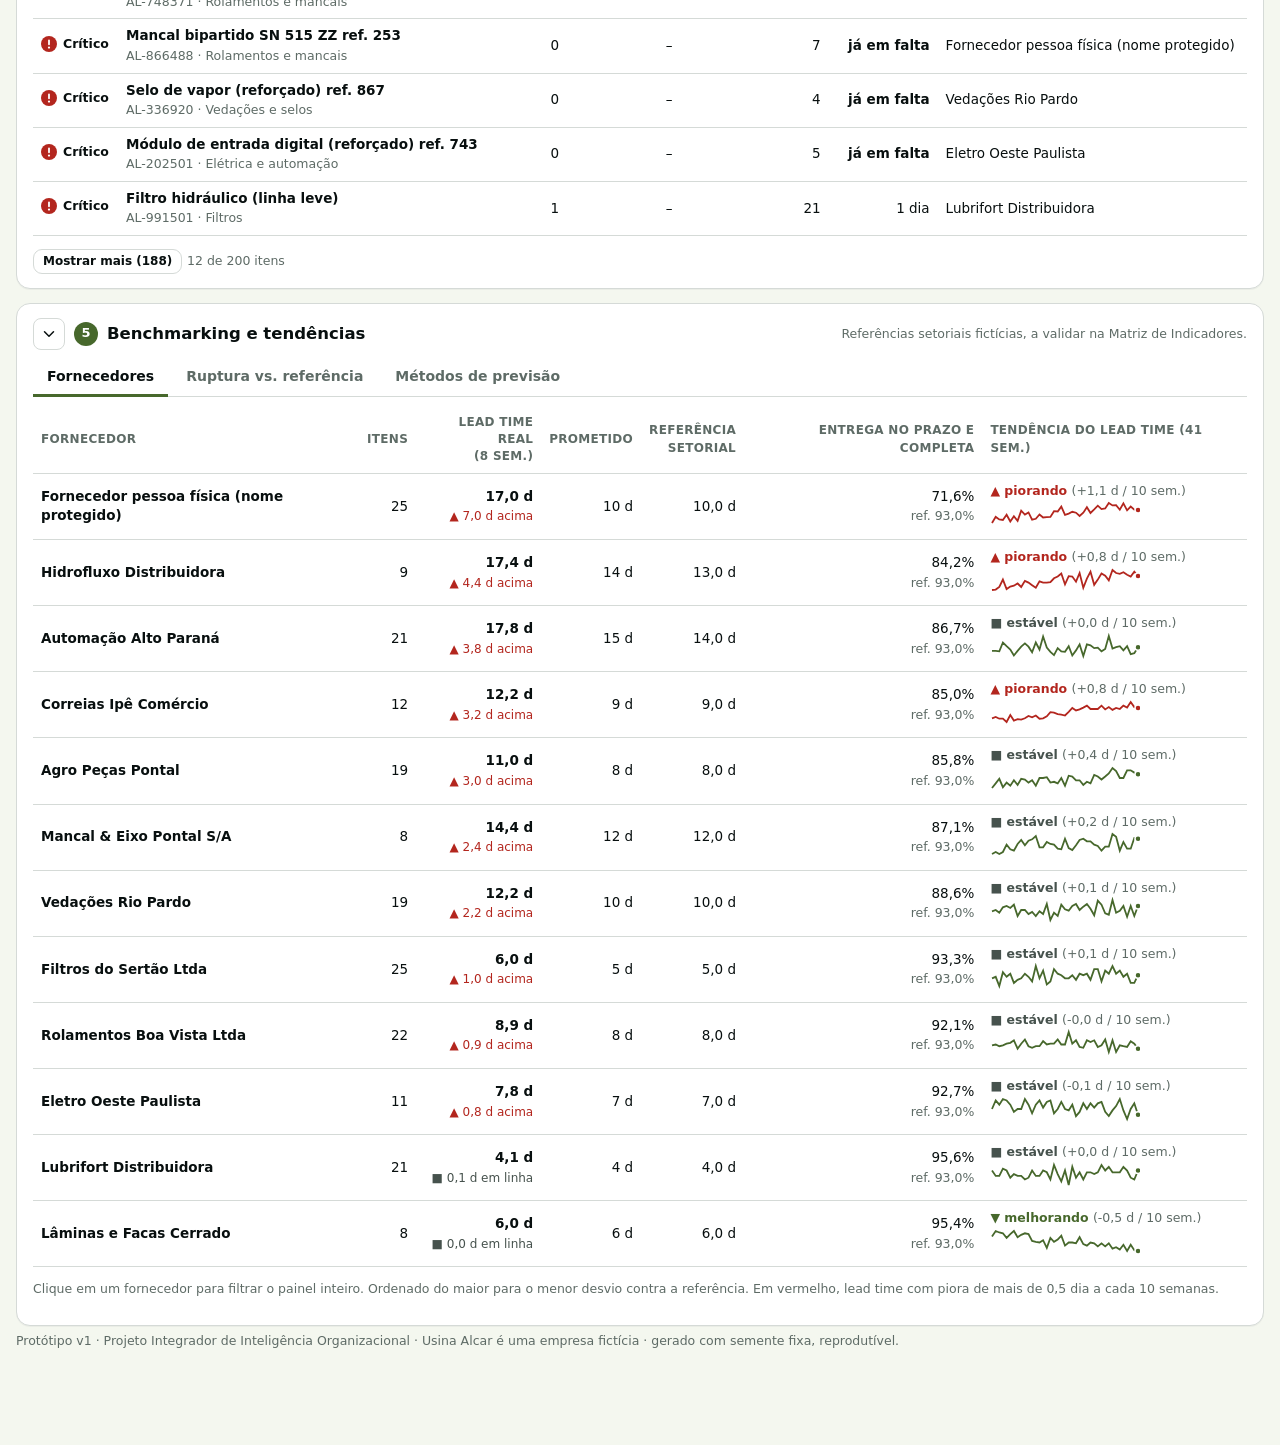
==== commit 0a5997d3: "feat: melhorar controles da home e filtros de compras" ====
--- a/index.html
+++ b/index.html
@@ -4,7 +4,7 @@
 <meta charset="utf-8">
 <meta name="viewport" content="width=device-width, initial-scale=1">
 <title>Painel de Suprimentos – Usina Alcar (dados fictícios)</title>
-<link rel="stylesheet" href="css/styles.css"><link rel="stylesheet" href="css/interface.css">
+<link rel="stylesheet" href="css/styles.css"><link rel="stylesheet" href="css/interface.css"><link rel="stylesheet" href="css/controles.css"><link rel="stylesheet" href="css/kpi-tooltips.css">
 </head>
 <body data-pagina="home">
 
@@ -87,8 +87,8 @@
 
     <section data-vista="home" class="cartao c-12" aria-labelledby="t3">
       <div class="cab">
-        <h2 id="t3"><span class="n">3</span>Risco de ruptura por item</h2>
-        <button class="btn peq" data-recolher="risco-conteudo" aria-expanded="true" aria-controls="risco-conteudo">Recolher</button><div class="ferr" id="chips-risco" role="group" aria-label="Filtro por risco"></div>
+        <h2 id="t3"><button class="seta-secao" data-recolher="risco-conteudo" data-titulo="Risco de ruptura por item" aria-expanded="true" aria-controls="risco-conteudo" aria-label="Recolher Risco de ruptura por item"><svg viewBox="0 0 24 24" aria-hidden="true" focusable="false"><path d="m6 9 6 6 6-6" fill="none" stroke="currentColor" stroke-width="2" stroke-linecap="round" stroke-linejoin="round"/></svg></button><span class="n">3</span>Risco de ruptura por item</h2>
+        <div class="ferr" id="chips-risco" role="group" aria-label="Filtro por risco"></div>
       </div>
       <div id="risco-conteudo"><p class="nota" style="margin:0 0 6px">Situação em 22/10/2026. Não depende do período escolhido. Clique em um item para ver o cálculo.</p>
       <div class="rolar" style="max-height:470px;overflow:auto"><table id="tb-risco"></table></div>
@@ -101,7 +101,7 @@
     </section>
 
     <section data-vista="home" class="cartao c-12" aria-labelledby="t5">
-      <div class="cab"><h2 id="t5"><span class="n">5</span>Benchmarking e tendências</h2><button class="btn peq" data-recolher="bench-conteudo" aria-expanded="true" aria-controls="bench-conteudo">Recolher</button><span class="nota">Referências setoriais fictícias, a validar na Matriz de Indicadores.</span></div>
+      <div class="cab"><h2 id="t5"><button class="seta-secao" data-recolher="bench-conteudo" data-titulo="Benchmarking e tendências" aria-expanded="true" aria-controls="bench-conteudo" aria-label="Recolher Benchmarking e tendências"><svg viewBox="0 0 24 24" aria-hidden="true" focusable="false"><path d="m6 9 6 6 6-6" fill="none" stroke="currentColor" stroke-width="2" stroke-linecap="round" stroke-linejoin="round"/></svg></button><span class="n">5</span>Benchmarking e tendências</h2><span class="nota">Referências setoriais fictícias, a validar na Matriz de Indicadores.</span></div>
       <div id="bench-conteudo"><div class="abas" role="tablist" id="abas">
         <button role="tab" data-t="forn" aria-selected="true">Fornecedores</button>
         <button role="tab" data-t="rup" aria-selected="false">Ruptura vs. referência</button>
@@ -133,5 +133,5 @@
 
 <script src="js/dados.js"></script>
 <script src="js/app.js"></script><script src="js/interface.js"></script>
-</body>
+<script src="js/cabecalho.js"></script></body>
 </html>
--- a/css/interface.css
+++ b/css/interface.css
@@ -1,3 +1,6 @@
+.topo{position:sticky;top:0;z-index:30}
+.filtros{top:var(--altura-topo,0px)}
+main [id]{scroll-margin-top:calc(var(--altura-topo,0px) + var(--altura-filtros,0px) + 16px)}
 .navegacao{display:flex;gap:8px;padding-bottom:12px}
 .navegacao a{color:white;text-decoration:none;padding:8px 16px;border-radius:8px;font-weight:600}
 .navegacao a:hover,.navegacao a[aria-current]{background:white;color:var(--oliva)}
--- a/css/controles.css
+++ b/css/controles.css
@@ -0,0 +1,4 @@
+.seta-secao{display:inline-flex;align-items:center;justify-content:center;border:1px solid var(--borda);background:var(--branco);border-radius:8px;padding:5px;min-width:32px;min-height:32px;cursor:pointer;flex:none}
+.seta-secao svg{width:18px;height:18px;transition:transform .15s}
+.seta-secao[aria-expanded=false] svg{transform:rotate(-90deg)}
+@media(prefers-reduced-motion:reduce){.seta-secao svg{transition:none}}
--- a/css/kpi-tooltips.css
+++ b/css/kpi-tooltips.css
@@ -0,0 +1,10 @@
+.kpi .kpi-titulo{display:flex;align-items:flex-start;justify-content:space-between;gap:8px}
+.kpi-ajuda{display:inline-flex;flex:none;text-transform:none;letter-spacing:normal}
+.kpi-info{display:inline-flex;align-items:center;justify-content:center;width:24px;height:24px;padding:0;border:1px solid var(--cinza-2);border-radius:50%;background:var(--fundo);color:var(--cinza);font:700 14px Georgia,serif;cursor:help}
+.kpi-info:hover,.kpi-info[aria-expanded=true]{background:var(--cinza);color:#fff}
+.kpi-info:focus-visible{outline:3px solid var(--oliva);outline-offset:3px}
+.kpi-tooltip{position:fixed;z-index:100;display:block;box-sizing:border-box;width:min(360px,calc(100vw - 24px));max-height:calc(100vh - 24px);overflow:auto;padding:14px 16px;border:1px solid var(--borda);border-radius:10px;background:#fff;color:var(--cinza);box-shadow:0 6px 24px #080f0f33;font-size:13px;font-weight:400;line-height:1.5;text-align:left}
+.kpi-tooltip[hidden]{display:none}
+.kpi-tooltip strong,.kpi-tooltip b,.kpi-tooltip span{display:block}
+.kpi-tooltip strong{font-size:14px;margin-bottom:6px}
+.kpi-tooltip b{margin-top:9px;margin-bottom:3px}
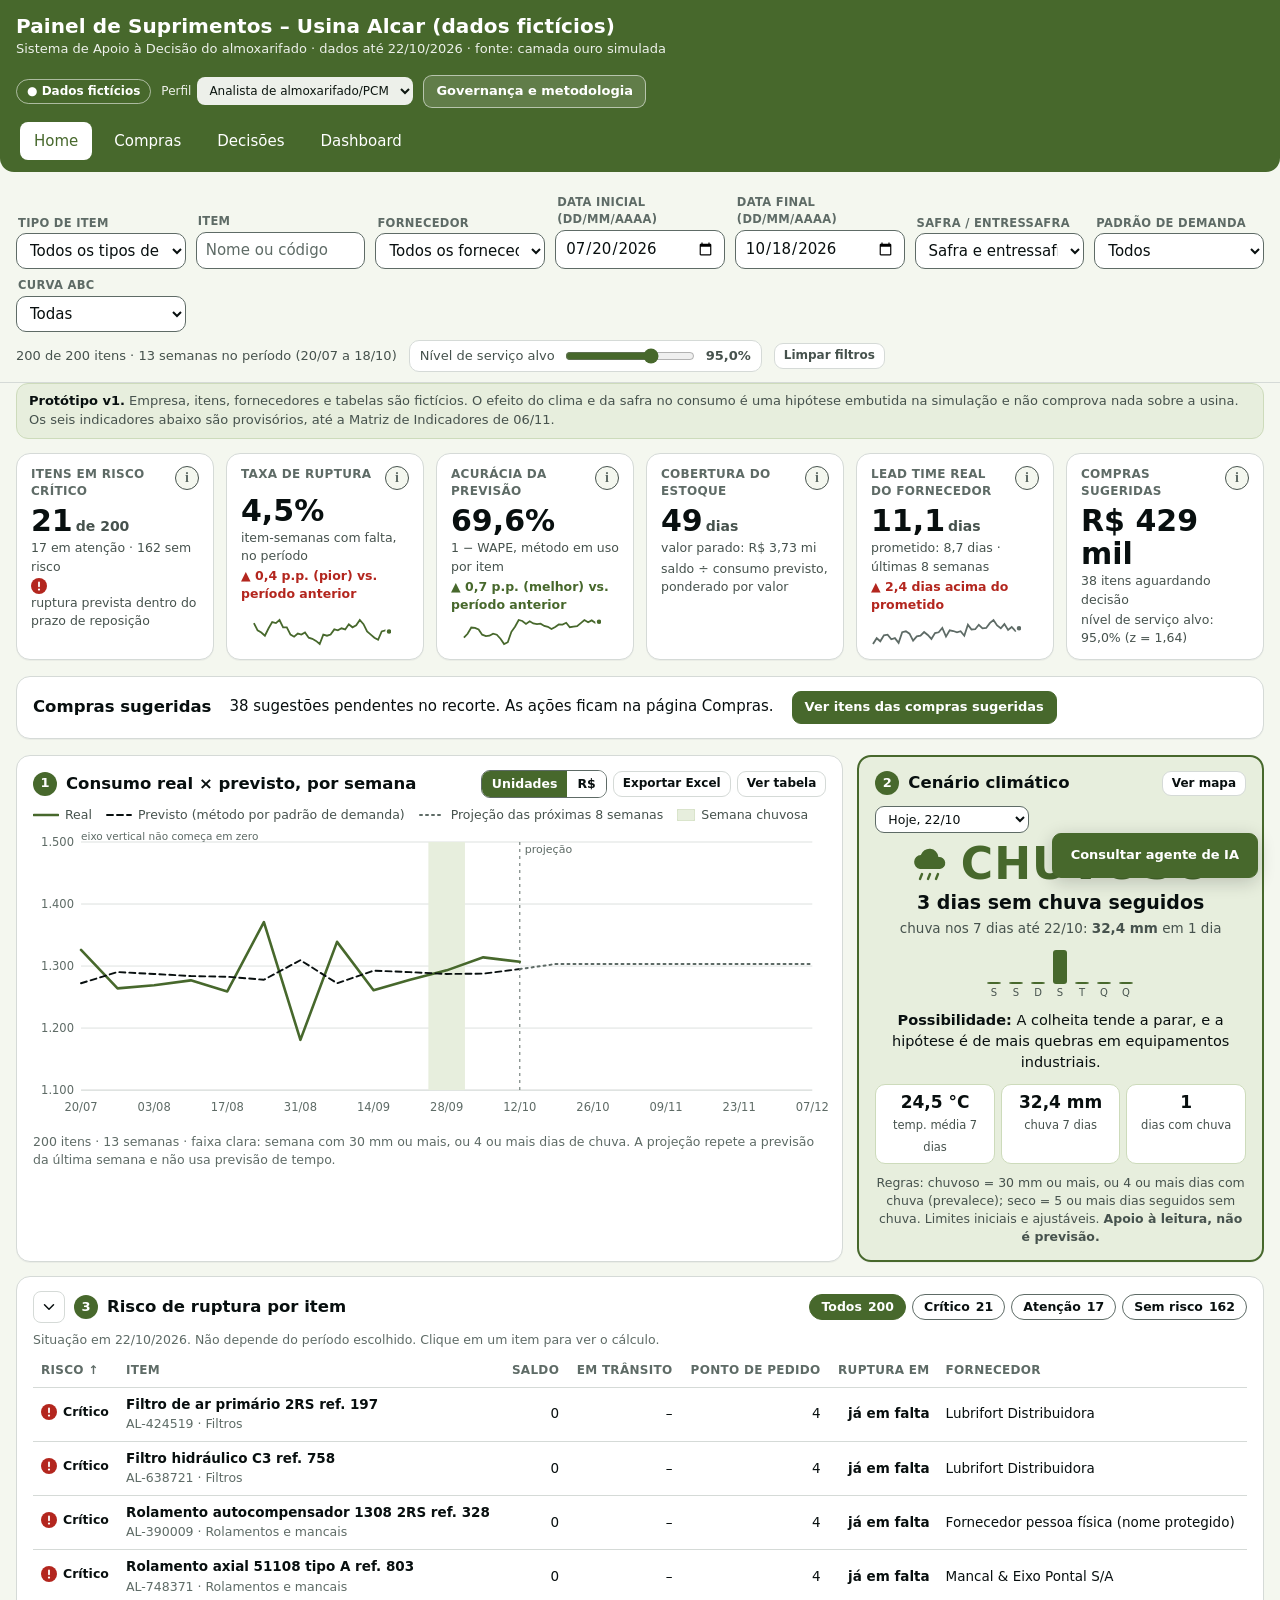
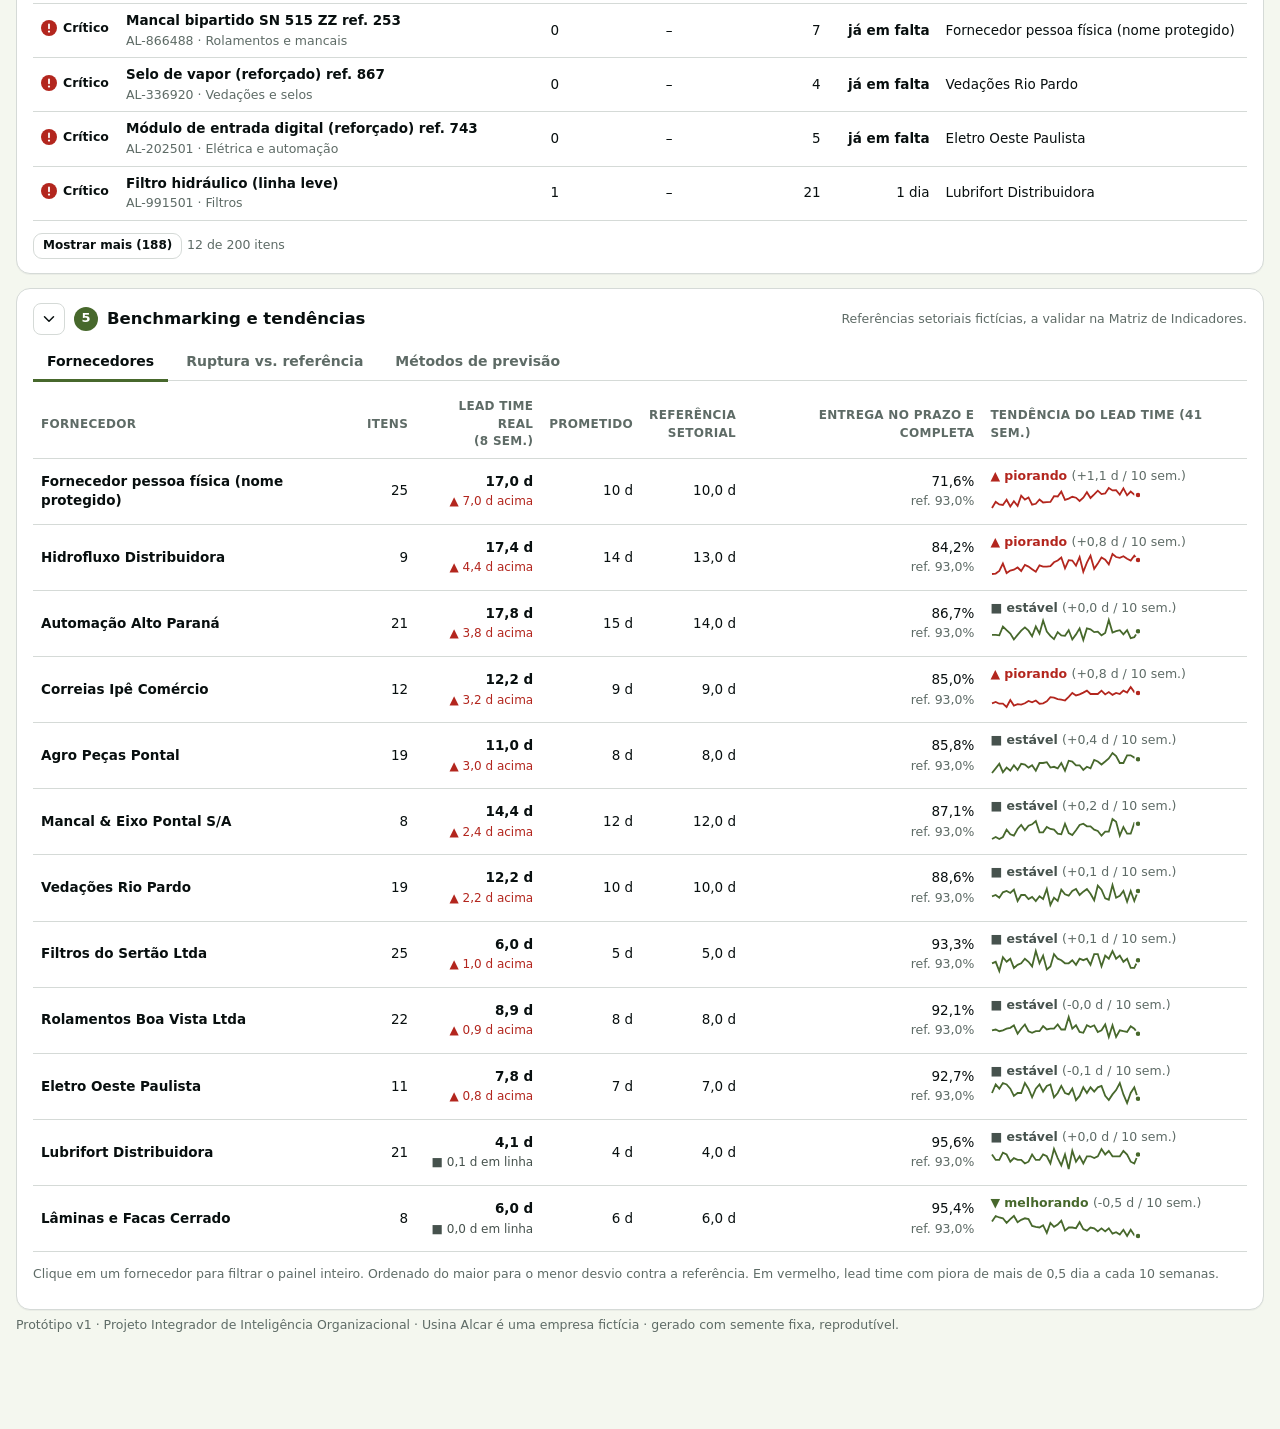
==== commit 64a30758: "fix: unificar navegacao e abrir consulta em chat flutuante" ====
--- a/index.html
+++ b/index.html
@@ -4,7 +4,7 @@
 <meta charset="utf-8">
 <meta name="viewport" content="width=device-width, initial-scale=1">
 <title>Painel de Suprimentos – Usina Alcar (dados fictícios)</title>
-<link rel="stylesheet" href="css/styles.css"><link rel="stylesheet" href="css/interface.css"><link rel="stylesheet" href="css/controles.css"><link rel="stylesheet" href="css/kpi-tooltips.css">
+<link rel="stylesheet" href="css/styles.css"><link rel="stylesheet" href="css/interface.css"><link rel="stylesheet" href="css/controles.css"><link rel="stylesheet" href="css/kpi-tooltips.css"><link rel="stylesheet" href="css/chat-consulta.css">
 </head>
 <body data-pagina="home">
 
@@ -110,12 +110,12 @@
       <div id="bench-corpo"></div></div>
     </section>
 
-    <dialog id="dg-agente" aria-labelledby="t6"><div class="dc"><button class="btn peq fecha" id="fx-agente">Fechar (Esc)</button>
+    <section id="dg-agente" role="region" aria-labelledby="t6" hidden><div class="dc"><button class="btn peq fecha" id="fx-agente" aria-label="Fechar consulta de IA">Fechar</button>
       <div class="cab"><h2 id="t6"><span class="n">6</span>Agente de IA de consulta</h2></div>
       <p class="nota" style="margin:0 0 6px">No protótipo, as respostas vêm de regras locais. No sistema, o acervo (RAG) responde às perguntas conceituais e funções somente leitura consultam a camada ouro.</p>
       <div class="chat" id="chat" aria-live="polite" tabindex="0"></div>
       <form class="form-chat" id="form-chat"><input id="q" aria-label="Pergunta ao agente" placeholder="Pergunte, por exemplo: como calcular o estoque de segurança?" autocomplete="off"><button class="btn pri" type="submit">Enviar</button></form>
-      <div class="sugs" id="sugs"></div></div></dialog>
+      <div class="sugs" id="sugs"></div></div></section>
 
     <section data-vista="decisoes" class="cartao c-12" aria-labelledby="t7">
       <div class="cab"><h2 id="t7"><span class="n">7</span>Registro das decisões</h2>
@@ -129,7 +129,7 @@
 
 <dialog id="dg-item" class="gaveta" aria-label="Detalhe do item"><div class="dc" id="dg-item-c"></div></dialog>
 <dialog id="dg-sobre" aria-label="Governança e metodologia"><div class="dc" id="dg-sobre-c"></div></dialog>
-<button class="btn pri agente-abrir" id="bt-agente" aria-haspopup="dialog" aria-controls="dg-agente">Consultar agente de IA</button><div class="toast" id="toast" role="status"></div>
+<button class="btn pri agente-abrir" id="bt-agente" aria-expanded="false" aria-controls="dg-agente">Consultar agente de IA</button><div class="toast" id="toast" role="status"></div>
 
 <script src="js/dados.js"></script>
 <script src="js/app.js"></script><script src="js/interface.js"></script>
--- a/css/interface.css
+++ b/css/interface.css
@@ -1,8 +1,8 @@
 .topo{position:sticky;top:0;z-index:30}
 .filtros{top:var(--altura-topo,0px)}
 main [id]{scroll-margin-top:calc(var(--altura-topo,0px) + var(--altura-filtros,0px) + 16px)}
-.navegacao{display:flex;gap:8px;padding-bottom:12px}
-.navegacao a{color:white;text-decoration:none;padding:8px 16px;border-radius:8px;font-weight:600}
+.topo .navegacao{display:flex;justify-content:flex-start;align-items:center;gap:8px;flex-wrap:wrap;padding:0 20px 12px}
+.navegacao a{color:white;text-decoration:none;padding:8px 14px;border-radius:8px;font-weight:400;line-height:1.5}
 .navegacao a:hover,.navegacao a[aria-current]{background:white;color:var(--oliva)}
 .resumo-compras{margin:16px 0;display:flex;align-items:center;gap:18px;flex-wrap:wrap}
 .resumo-compras h2,.resumo-compras p{margin:0}
@@ -12,4 +12,5 @@
 #dg-agente{width:min(760px,95vw)}#dg-agente .chat{height:min(45vh,420px)}
 body{padding-bottom:65px}.campo input[type=date]{max-width:100%;min-width:145px}
 body[data-pagina=compras] .lista-compras{max-height:none}
-@media(max-width:600px){.navegacao{justify-content:center}.filtros{position:static}.resumo-compras{display:block}.resumo-compras p{margin:10px 0}.agente-abrir{bottom:12px;right:12px}.cab{flex-wrap:wrap}}
+@media(max-width:600px){.filtros{position:static}.resumo-compras{display:block}.resumo-compras p{margin:10px 0}.agente-abrir{bottom:12px;right:12px}.cab{flex-wrap:wrap}}
+@media(max-width:500px){.topo .navegacao{padding-right:12px;padding-left:12px}}
--- a/css/chat-consulta.css
+++ b/css/chat-consulta.css
@@ -0,0 +1,13 @@
+#dg-agente{position:fixed;bottom:76px;right:22px;z-index:40;width:min(460px,calc(100vw - 32px));height:min(620px,70dvh);max-height:calc(100dvh - 100px);background:var(--branco);border:1px solid var(--borda);border-radius:16px;box-shadow:0 12px 36px #080f0f33}
+#dg-agente .dc{display:flex;flex-direction:column;gap:8px;height:100%;min-height:0;padding:16px;overflow:auto}
+#dg-agente .fecha{position:absolute;top:16px;right:16px;float:none}
+#dg-agente .cab{padding-right:64px;margin:0}
+#dg-agente h2{display:flex;align-items:center;gap:8px;font-size:16px;margin:0}
+#dg-agente .nota{font-size:12px}
+#dg-agente .chat{flex:1 1 auto;height:auto;min-height:100px;max-height:none;overflow:auto;overflow-wrap:anywhere}
+#dg-agente .form-chat{flex-shrink:0;margin:0}
+#dg-agente .form-chat input{min-width:0;width:100%;padding:9px}
+#dg-agente .sugs{flex-shrink:0;margin:0}
+#dg-agente .sugs button{white-space:normal;text-align:left}
+@media(max-width:600px){#dg-agente{bottom:66px;right:12px;width:calc(100vw - 24px);max-height:calc(100dvh - 84px)}#dg-agente .dc{padding:12px}#dg-agente .fecha{top:12px;right:12px}}
+@media print{#dg-agente{display:none}}
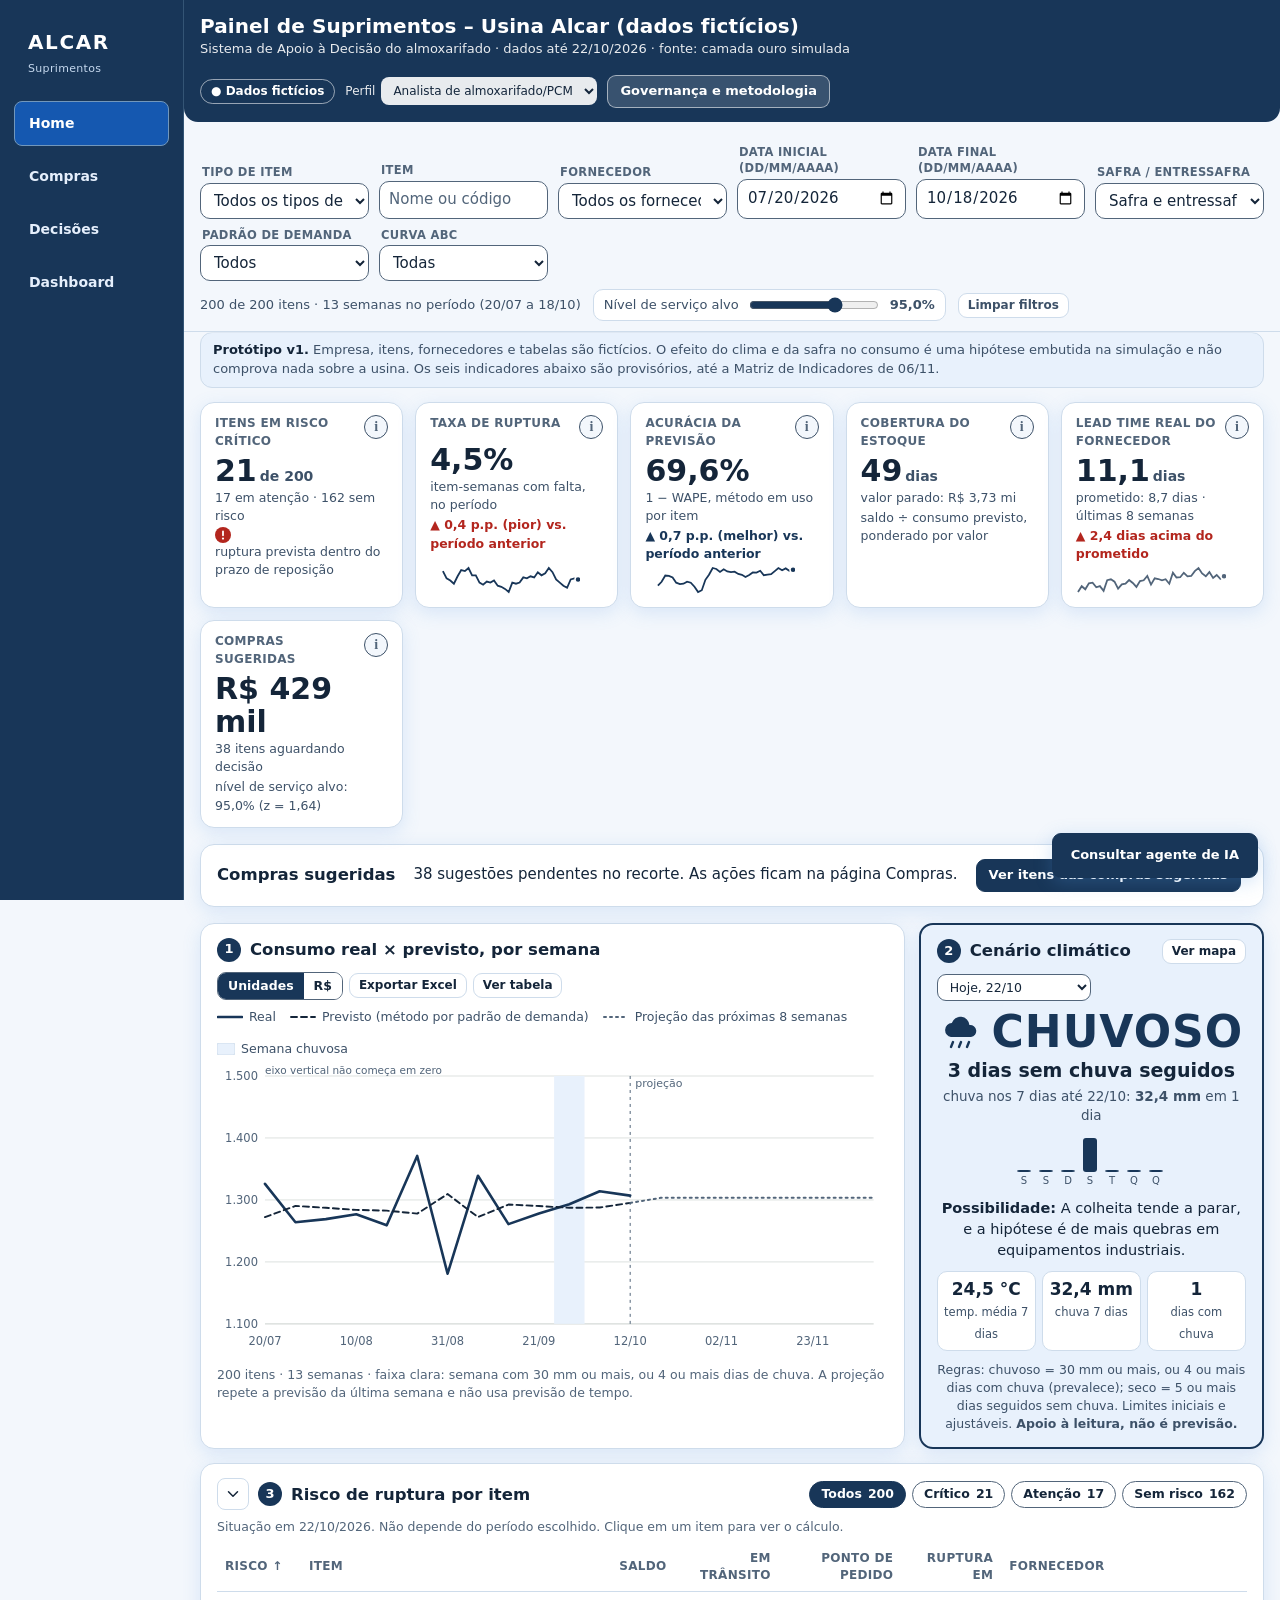
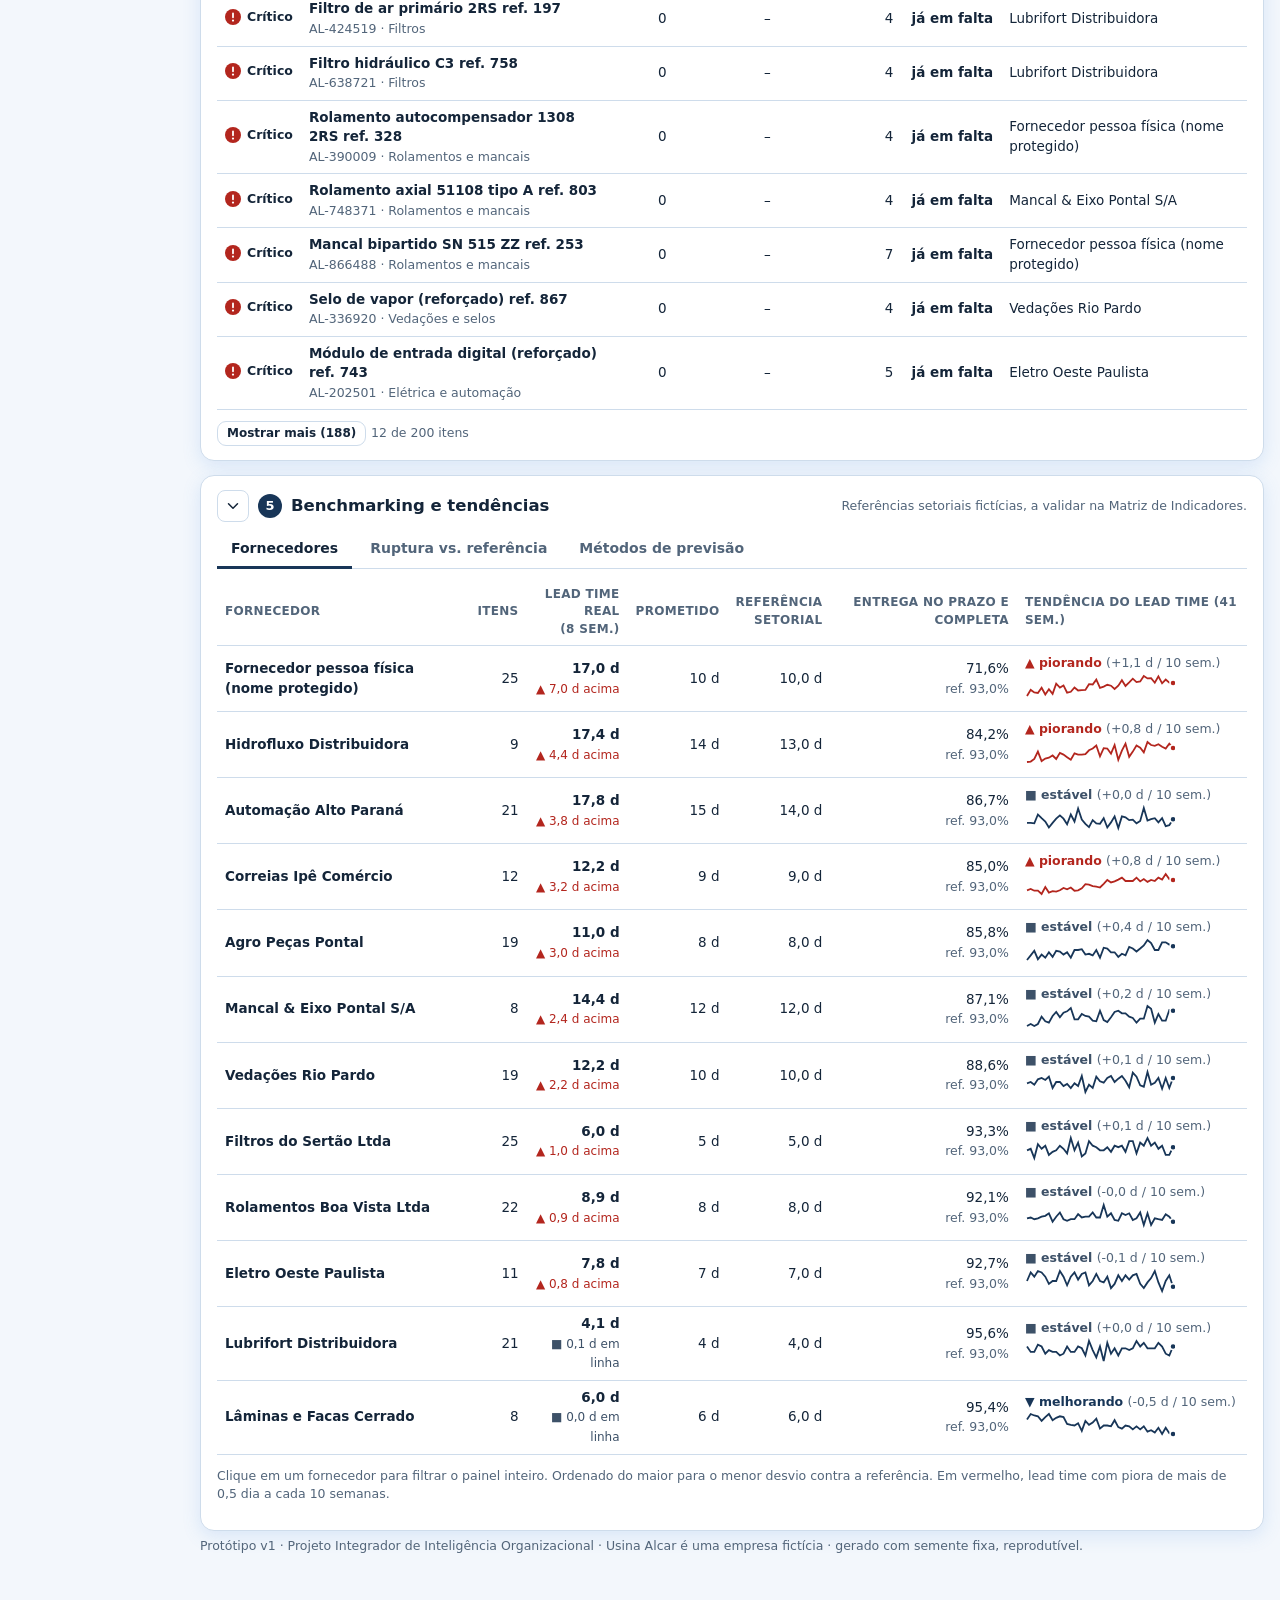
==== commit d49fe575: "feat: reorganizar navegação lateral e dashboard" ====
--- a/index.html
+++ b/index.html
@@ -5,6 +5,8 @@
 <meta name="viewport" content="width=device-width, initial-scale=1">
 <title>Painel de Suprimentos – Usina Alcar (dados fictícios)</title>
 <link rel="stylesheet" href="css/styles.css"><link rel="stylesheet" href="css/interface.css"><link rel="stylesheet" href="css/controles.css"><link rel="stylesheet" href="css/kpi-tooltips.css"><link rel="stylesheet" href="css/chat-consulta.css">
+<link rel="icon" href="data:,">
+<link rel="stylesheet" href="css/navegacao.css">
 </head>
 <body data-pagina="home">
 
--- a/css/styles.css
+++ b/css/styles.css
@@ -1,9 +1,9 @@
 
 :root{
-  --oliva:#47682C; --oliva-claro:#E7EEDD; --fundo:#F4F7EF; --tinta:#080F0F;
-  --cinza:#5E6B66; --cinza-2:#46524D; --borda:#D5DAD7; --branco:#fff;
-  --crit:#B3261E; --aten:#C98A00; --ok:#47682C;
-  --raio:14px; --sombra:0 1px 0 rgba(8,15,15,.04);
+  --oliva:#183658; --oliva-claro:#E8F1FC; --fundo:#F3F7FC; --tinta:#142539;
+  --cinza:#52657A; --cinza-2:#3D5168; --borda:#CEDCEB; --branco:#fff;
+  --crit:#B3261E; --aten:#C98A00; --ok:#32624B;
+  --raio:14px; --sombra:0 5px 18px rgba(84,151,225,.17);
   --fonte:"Segoe UI",system-ui,-apple-system,Roboto,"Helvetica Neue",Arial,sans-serif;
 }
 *{box-sizing:border-box}
@@ -35,7 +35,7 @@
 .btn.peq{padding:3px 9px;font-size:12px}
 
 /* filtros */
-.filtros{position:sticky;top:0;z-index:20;background:rgba(244,247,239,.96);backdrop-filter:blur(4px);border-bottom:1px solid var(--borda);margin-top:12px}
+.filtros{position:sticky;top:0;z-index:20;background:var(--fundo);backdrop-filter:blur(4px);border-bottom:1px solid var(--borda);margin-top:12px}
 .filtros .wrap{padding-top:10px;padding-bottom:10px}
 .linha-filtros{display:grid;grid-template-columns:repeat(auto-fit,minmax(150px,1fr));gap:8px 10px;align-items:end}
 .campo label{display:block;font-size:11.5px;color:var(--cinza);font-weight:600;margin:0 0 2px 2px;text-transform:uppercase;letter-spacing:.3px}
@@ -47,7 +47,7 @@
 .nivel b{min-width:46px;text-align:right}
 
 main{padding:16px 0 40px}
-.aviso{background:var(--oliva-claro);border:1px solid #cddbbb;border-radius:12px;padding:8px 12px;font-size:13px;color:var(--cinza-2);margin-bottom:14px}
+.aviso{background:var(--oliva-claro);border:1px solid var(--borda);border-radius:12px;padding:8px 12px;font-size:13px;color:var(--cinza-2);margin-bottom:14px}
 .aviso b{color:var(--tinta)}
 
 /* KPIs */
@@ -84,7 +84,7 @@
 .leg span{display:inline-flex;align-items:center;gap:6px}
 .chart{position:relative}
 .chart svg{display:block;width:100%;height:auto;overflow:visible}
-.chart .tip{position:absolute;pointer-events:none;background:#fff;border:1px solid var(--cinza);border-radius:10px;padding:7px 10px;font-size:12.5px;box-shadow:0 4px 14px rgba(8,15,15,.16);z-index:5;min-width:150px;max-width:250px}
+.chart .tip{position:absolute;pointer-events:none;background:#fff;border:1px solid var(--cinza);border-radius:10px;padding:7px 10px;font-size:12.5px;box-shadow:var(--sombra);z-index:5;min-width:150px;max-width:250px}
 .chart .tip b{display:block;margin-bottom:3px}
 .chart .tip i{display:inline-block;width:14px;height:0;border-top:3px solid;margin-right:6px;vertical-align:middle}
 .chart .tip .lin{display:flex;justify-content:space-between;gap:10px}
@@ -107,7 +107,7 @@
 .clima .linha{font-size:13.5px;color:var(--cinza-2)}
 .clima .msg{margin:10px 0 6px;font-size:14.5px}
 .clima .mini{display:grid;grid-template-columns:repeat(3,1fr);gap:6px;margin:10px 0}
-.clima .mini div{background:#fff;border:1px solid #cddbbb;border-radius:10px;padding:5px}
+.clima .mini div{background:#fff;border:1px solid var(--borda);border-radius:10px;padding:5px}
 .clima .mini b{display:block;font-size:17px}
 .clima .mini span{font-size:11.5px;color:var(--cinza-2)}
 .clima select{border:1.5px solid var(--cinza);border-radius:9px;padding:4px 8px;background:#fff;font-size:12.5px}
--- a/css/interface.css
+++ b/css/interface.css
@@ -7,7 +7,7 @@
 .resumo-compras{margin:16px 0;display:flex;align-items:center;gap:18px;flex-wrap:wrap}
 .resumo-compras h2,.resumo-compras p{margin:0}
 a.btn{display:inline-block;text-decoration:none}
-.agente-abrir{position:fixed;bottom:22px;right:22px;z-index:20;box-shadow:0 4px 18px #080f0f33;padding:12px 18px}
+.agente-abrir{position:fixed;bottom:22px;right:22px;z-index:20;box-shadow:0 4px 18px rgba(84,151,225,.25);padding:12px 18px}
 .mapa{margin:0}.mapa svg{width:100%;display:block}.mapa figcaption{margin-top:8px}
 #dg-agente{width:min(760px,95vw)}#dg-agente .chat{height:min(45vh,420px)}
 body{padding-bottom:65px}.campo input[type=date]{max-width:100%;min-width:145px}
--- a/css/kpi-tooltips.css
+++ b/css/kpi-tooltips.css
@@ -3,7 +3,7 @@
 .kpi-info{display:inline-flex;align-items:center;justify-content:center;width:24px;height:24px;padding:0;border:1px solid var(--cinza-2);border-radius:50%;background:var(--fundo);color:var(--cinza);font:700 14px Georgia,serif;cursor:help}
 .kpi-info:hover,.kpi-info[aria-expanded=true]{background:var(--cinza);color:#fff}
 .kpi-info:focus-visible{outline:3px solid var(--oliva);outline-offset:3px}
-.kpi-tooltip{position:fixed;z-index:100;display:block;box-sizing:border-box;width:min(360px,calc(100vw - 24px));max-height:calc(100vh - 24px);overflow:auto;padding:14px 16px;border:1px solid var(--borda);border-radius:10px;background:#fff;color:var(--cinza);box-shadow:0 6px 24px #080f0f33;font-size:13px;font-weight:400;line-height:1.5;text-align:left}
+.kpi-tooltip{position:fixed;z-index:100;display:block;box-sizing:border-box;width:min(360px,calc(100vw - 24px));max-height:calc(100vh - 24px);overflow:auto;padding:14px 16px;border:1px solid var(--borda);border-radius:10px;background:#fff;color:var(--cinza);box-shadow:0 6px 24px rgba(84,151,225,.25);font-size:13px;font-weight:400;line-height:1.5;text-align:left}
 .kpi-tooltip[hidden]{display:none}
 .kpi-tooltip strong,.kpi-tooltip b,.kpi-tooltip span{display:block}
 .kpi-tooltip strong{font-size:14px;margin-bottom:6px}
--- a/css/chat-consulta.css
+++ b/css/chat-consulta.css
@@ -1,4 +1,4 @@
-#dg-agente{position:fixed;bottom:76px;right:22px;z-index:40;width:min(460px,calc(100vw - 32px));height:min(620px,70dvh);max-height:calc(100dvh - 100px);background:var(--branco);border:1px solid var(--borda);border-radius:16px;box-shadow:0 12px 36px #080f0f33}
+#dg-agente{position:fixed;bottom:76px;right:22px;z-index:40;width:min(460px,calc(100vw - 32px));height:min(620px,70dvh);max-height:calc(100dvh - 100px);background:var(--branco);border:1px solid var(--borda);border-radius:16px;box-shadow:0 12px 36px rgba(84,151,225,.25)}
 #dg-agente .dc{display:flex;flex-direction:column;gap:8px;height:100%;min-height:0;padding:16px;overflow:auto}
 #dg-agente .fecha{position:absolute;top:16px;right:16px;float:none}
 #dg-agente .cab{padding-right:64px;margin:0}
--- a/css/navegacao.css
+++ b/css/navegacao.css
@@ -0,0 +1,25 @@
+:root{--largura-menu:184px;--azul-selecao:#1558B0}
+body{padding-left:var(--largura-menu)}
+.sidebar{position:fixed;inset:0 auto 0 0;width:var(--largura-menu);z-index:50;background:#183658;color:#fff;padding:28px 14px;border-right:1px solid #345575;overflow-y:auto}
+.sidebar-brand{display:block;padding:0 14px 24px;font-size:20px;font-weight:700;letter-spacing:.08em;color:#fff}
+.sidebar-brand small{display:block;margin-top:4px;font-size:11px;font-weight:400;letter-spacing:.03em;color:#C5D8EE}
+.sidebar .navegacao{display:flex;flex-direction:column;align-items:stretch;gap:8px;width:100%;padding:0;margin:0}
+.sidebar .navegacao a{display:block;padding:11px 14px;border-radius:8px;color:#E5EFFC;text-decoration:none;font:600 14px/1.5 "Segoe UI",system-ui,sans-serif;border:1px solid transparent}
+.sidebar .navegacao a:hover{background:#264C76;color:#fff}
+.sidebar .navegacao a[aria-current="page"]{background:var(--azul-selecao);color:#fff;border-color:#7197BC}
+.menu-toggle{display:none}
+.topo .panel-nav{padding-top:4px;padding-bottom:4px}
+.topo .panel-nav ol{gap:8px;padding:0;margin:0;display:flex;flex-wrap:wrap;list-style:none}
+.topo .panel-nav li{display:block;max-width:100%}
+.topo .panel-nav a{display:block;padding:8px 12px;border:1px solid #B9D0ED;border-radius:8px;background:#E8F1FC;color:#183658;font-size:13px;font-weight:600;text-decoration:none;line-height:1.5}
+.topo .panel-nav a:hover{background:#CFE1F8}
+.topo .panel-nav a[aria-current="location"]{background:var(--azul-selecao);border-color:#8BB9F4;color:#fff;box-shadow:inset 0 -3px 0 #8BB9F4}
+.sidebar a:focus-visible,.menu-toggle:focus-visible,.topo .panel-nav a:focus-visible{outline:3px solid #92C7FF;outline-offset:3px}
+@media(max-width:850px){
+ body{padding-left:0}
+ .sidebar{display:none;top:54px;bottom:0;box-shadow:8px 0 24px #14253933}
+ body.menu-open .sidebar{display:block}
+ .menu-toggle{display:block;position:relative;z-index:51;margin:0;padding:12px 20px;width:100%;min-height:54px;text-align:left;background:#183658;border:0;border-bottom:1px solid #345575;border-radius:0;color:#fff;font:600 14px/1.5 "Segoe UI",system-ui,sans-serif;cursor:pointer}
+ .topo .panel-nav ol{gap:6px}
+ .topo .panel-nav a{padding:6px 9px;font-size:12px}
+}
